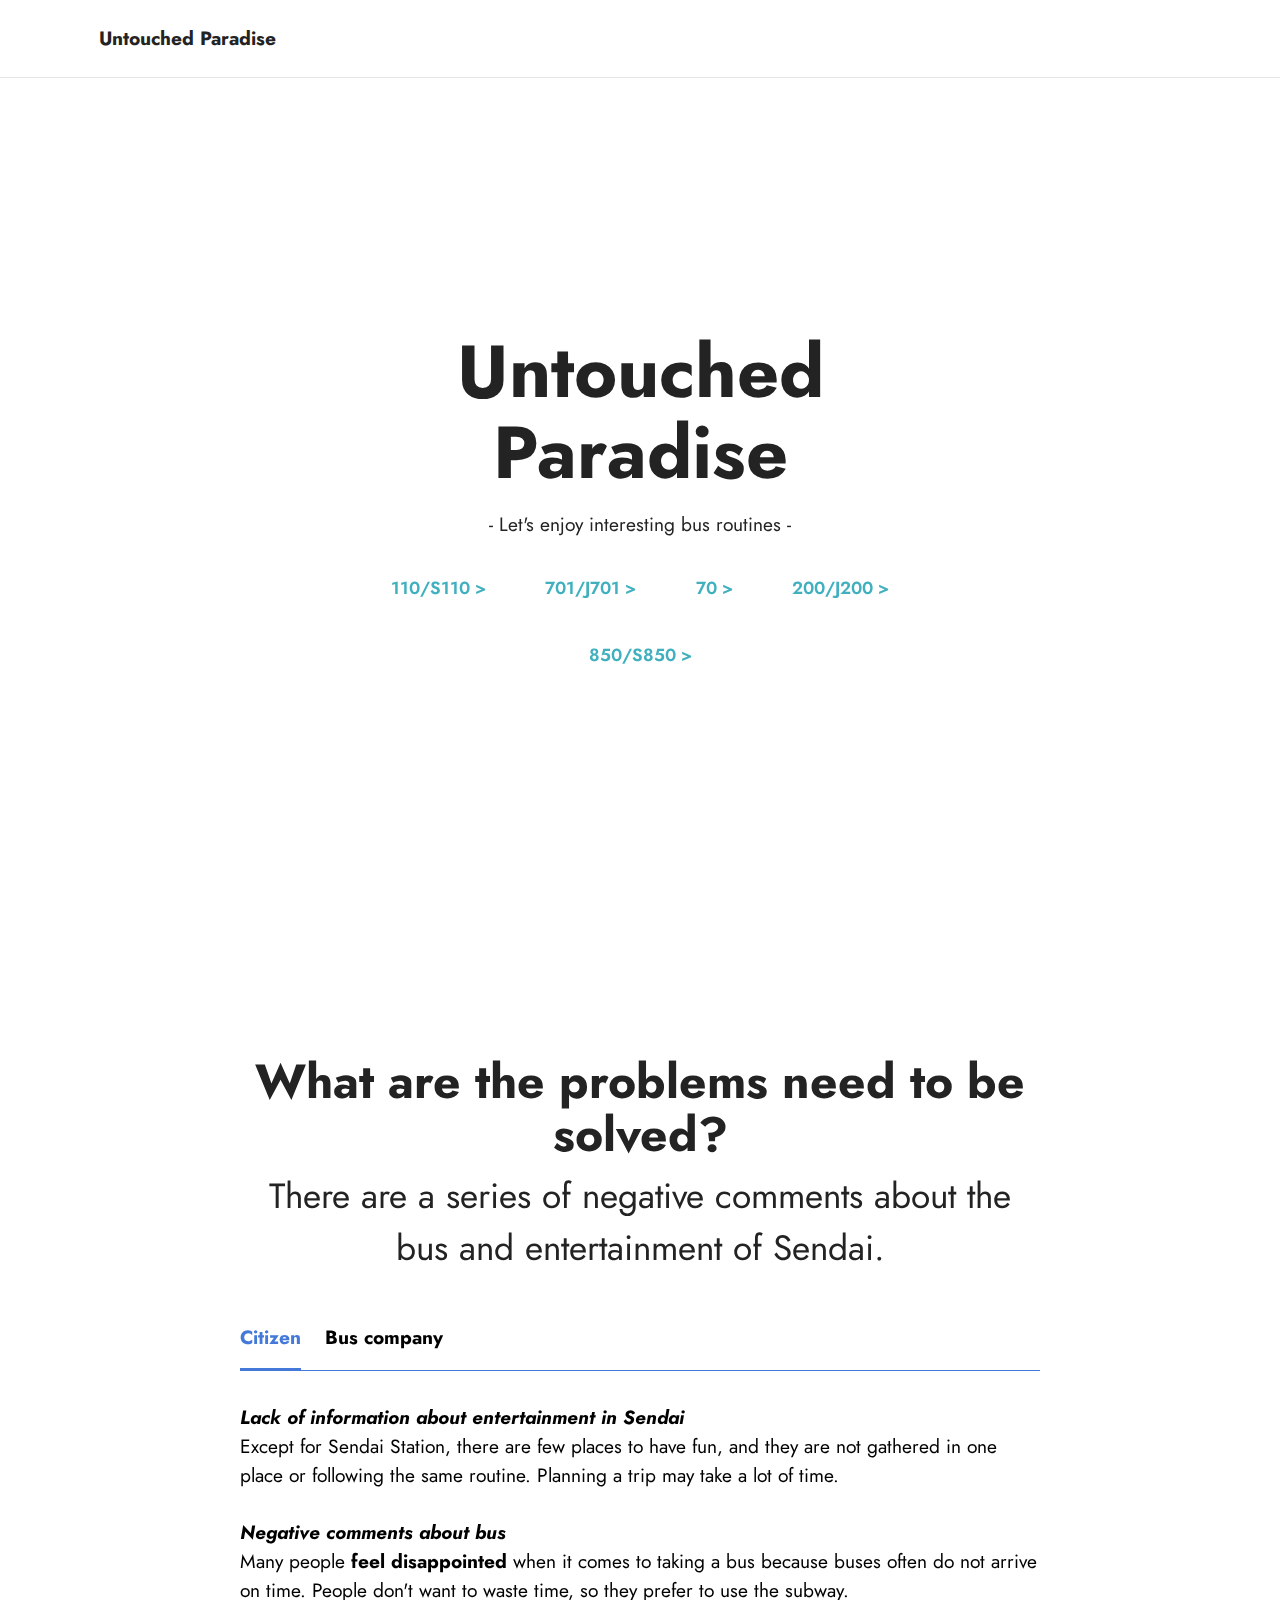
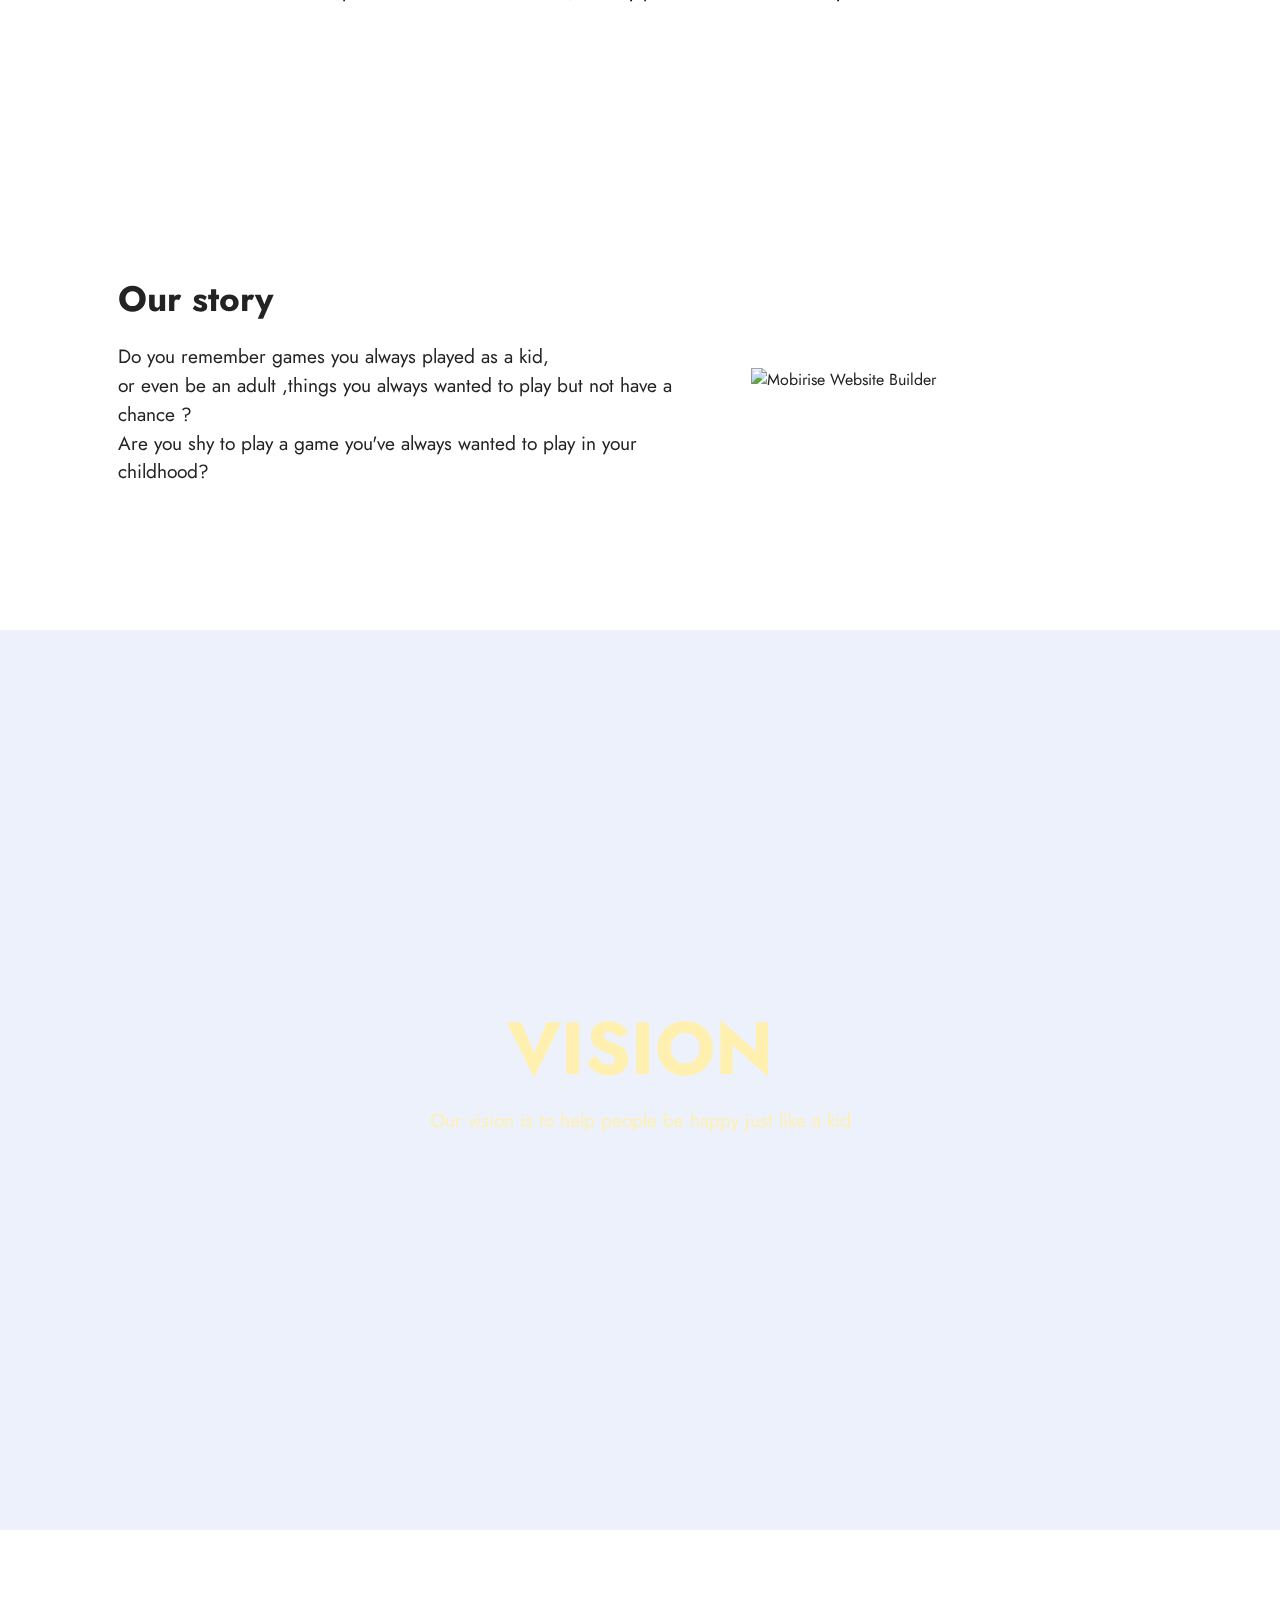
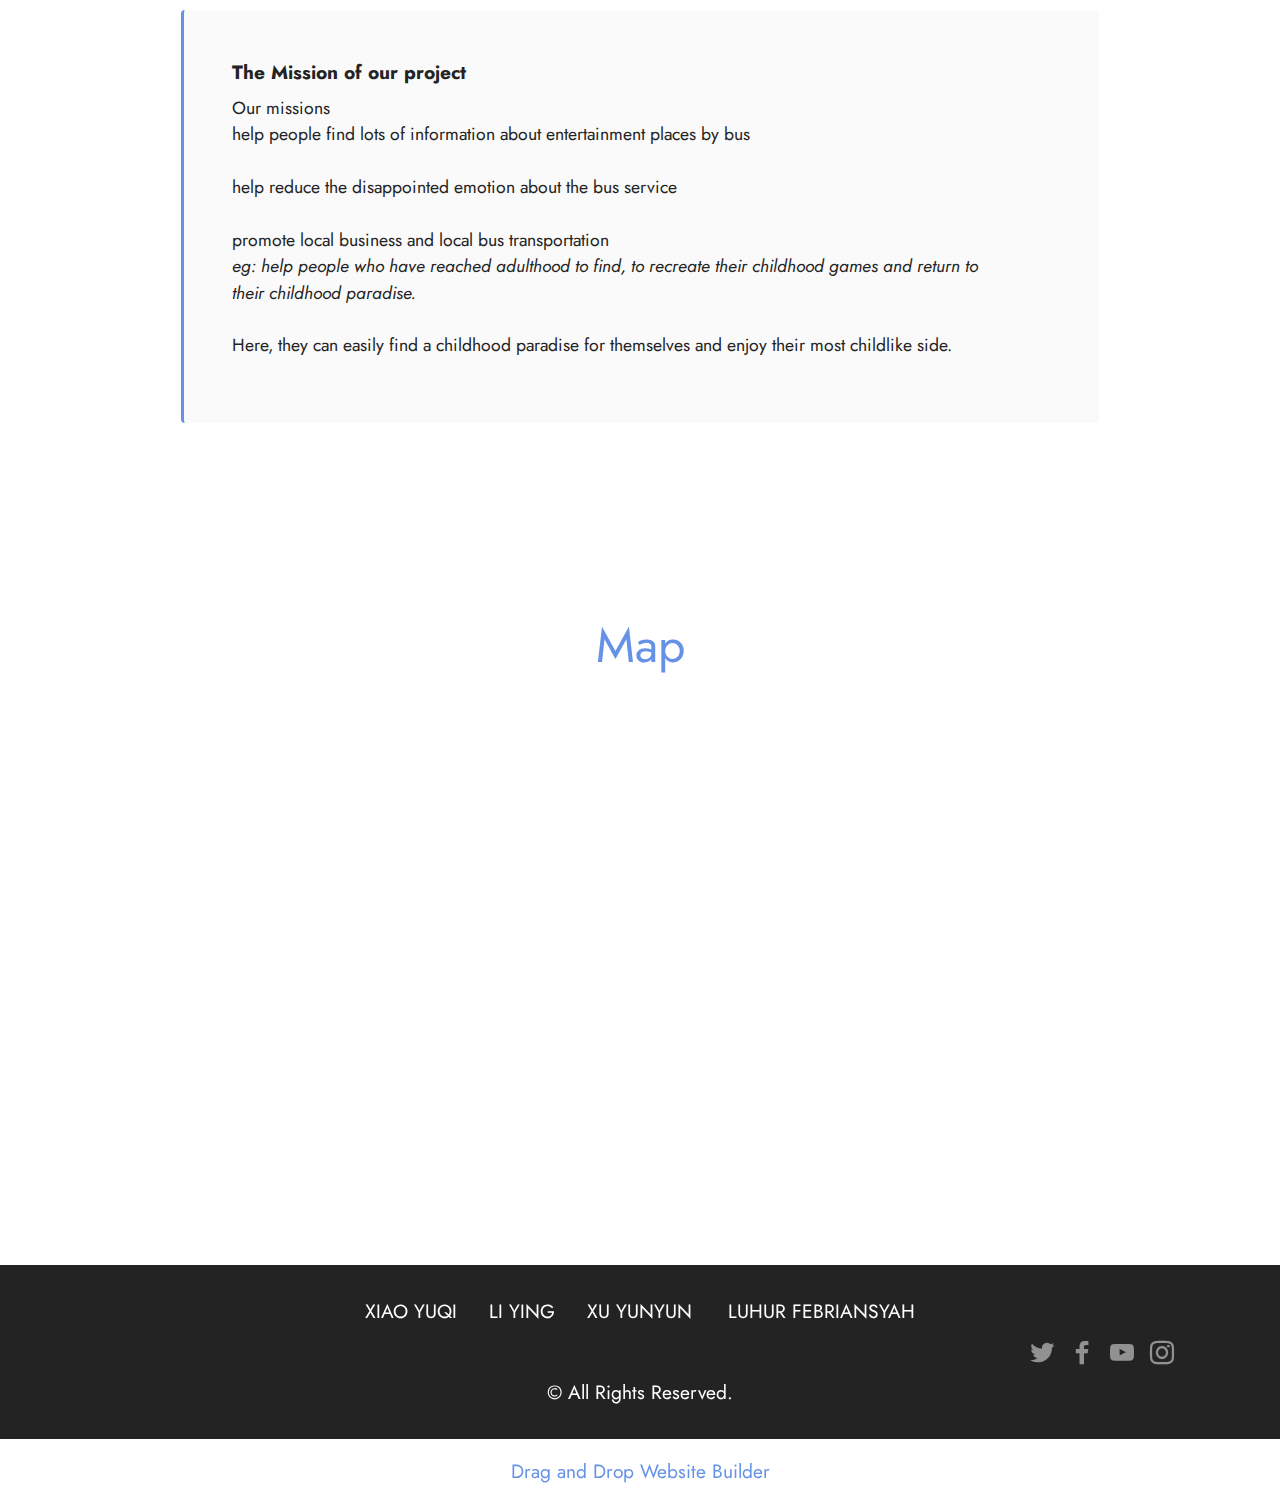
==== index.html @ 41c0c8b9 "Add files via upload" ====
<!DOCTYPE html>
<html  >
<head>
  <!-- Site made with Mobirise Website Builder v5.6.5, https://mobirise.com -->
  <meta charset="UTF-8">
  <meta http-equiv="X-UA-Compatible" content="IE=edge">
  <meta name="generator" content="Mobirise v5.6.5, mobirise.com">
  <meta name="twitter:card" content="summary_large_image"/>
  <meta name="twitter:image:src" content="">
  <meta property="og:image" content="">
  <meta name="twitter:title" content="Homepage">
  <meta name="viewport" content="width=device-width, initial-scale=1, minimum-scale=1">
  <link rel="shortcut icon" href="assets/images/mbr-181x181.png" type="image/x-icon">
  <meta name="description" content="Travelling">
  
  
  <title>Homepage</title>
  <link rel="stylesheet" href="assets/bootstrap/css/bootstrap.min.css">
  <link rel="stylesheet" href="assets/bootstrap/css/bootstrap-grid.min.css">
  <link rel="stylesheet" href="assets/bootstrap/css/bootstrap-reboot.min.css">
  <link rel="stylesheet" href="assets/parallax/jarallax.css">
  <link rel="stylesheet" href="assets/dropdown/css/style.css">
  <link rel="stylesheet" href="assets/socicon/css/styles.css">
  <link rel="stylesheet" href="assets/theme/css/style.css">
  <link rel="preload" href="https://fonts.googleapis.com/css?family=Jost:100,200,300,400,500,600,700,800,900,100i,200i,300i,400i,500i,600i,700i,800i,900i&display=swap" as="style" onload="this.onload=null;this.rel='stylesheet'">
  <noscript><link rel="stylesheet" href="https://fonts.googleapis.com/css?family=Jost:100,200,300,400,500,600,700,800,900,100i,200i,300i,400i,500i,600i,700i,800i,900i&display=swap"></noscript>
  <link rel="preload" as="style" href="assets/mobirise/css/mbr-additional.css"><link rel="stylesheet" href="assets/mobirise/css/mbr-additional.css" type="text/css">
  
  
  
  
</head>
<body>
  
  <section data-bs-version="5.1" class="menu cid-s48OLK6784" once="menu" id="menu1-h">
    
    <nav class="navbar navbar-dropdown navbar-fixed-top navbar-expand-lg">
        <div class="container">
            <div class="navbar-brand">
                <span class="navbar-logo">
                    
                        <a href="#top"><img src="assets/images/mbr-181x181.png" alt="" style="height: 3.8rem;"></a>
                    
                </span>
                <span class="navbar-caption-wrap"><a class="navbar-caption text-black text-primary display-7" href="#top">Untouched Paradise</a></span>
            </div>
            <button class="navbar-toggler" type="button" data-toggle="collapse" data-bs-toggle="collapse" data-target="#navbarSupportedContent" data-bs-target="#navbarSupportedContent" aria-controls="navbarNavAltMarkup" aria-expanded="false" aria-label="Toggle navigation">
                <div class="hamburger">
                    <span></span>
                    <span></span>
                    <span></span>
                    <span></span>
                </div>
            </button>
            <div class="collapse navbar-collapse" id="navbarSupportedContent">
                <ul class="navbar-nav nav-dropdown nav-right" data-app-modern-menu="true"><li class="nav-item"><a class="nav-link link text-black text-primary display-4" href="#top">TOP</a></li>
                    <li class="nav-item"><a class="nav-link link text-black text-primary display-4" href="index.html#image2-p">STORY</a></li><li class="nav-item"><a class="nav-link link text-black text-primary display-4" href="index.html#content7-w">MISSION</a></li><li class="nav-item"><a class="nav-link link text-black text-primary display-4" href="index.html#map1-k">MAP</a></li></ul>
                
                
            </div>
        </div>
    </nav>

</section>

<section data-bs-version="5.1" class="header1 cid-s48MCQYojq mbr-fullscreen mbr-parallax-background" id="header1-f">

    

    <div class="mbr-overlay" style="opacity: 0.8; background-color: rgb(255, 255, 255);"></div>

    <div class="align-center container">
        <div class="row justify-content-center">
            <div class="col-12 col-lg-7">
                <h1 class="mbr-section-title mbr-fonts-style mb-3 display-1"><strong>Untouched Paradise</strong></h1>
                
                <p class="mbr-text mbr-fonts-style display-7">- Let's enjoy interesting bus routines -</p>
                <div class="mbr-section-btn mt-3"><a class="btn btn-success-outline display-4" href="110.html" target="_blank">110/S110 &gt;</a> <a class="btn btn-success-outline display-4" href="701.html" target="_blank">701/J701 &gt;</a> <a class="btn btn-success-outline display-4" href="70.html" target="_blank">70 &gt;</a> <a class="btn btn-success-outline display-4" href="200.html" target="_blank">200/J200 &gt;</a> <a class="btn btn-success-outline display-4" href="850.html" target="_blank">850/S850 &gt;</a></div>
            </div>
        </div>
    </div>
</section>

<section data-bs-version="5.1" class="tabs content18 cid-u1pocDclar" id="tabs1-o">

    

    
    <div class="container-fluid">
        <div class="row justify-content-center">
            <div class="col-12 col-md-8">
                <h3 class="mbr-section-title mb-0 mbr-fonts-style display-2"><strong>What are the problems need to be solved?</strong></h3>
                <h4 class="mbr-section-subtitle mb-0 mt-2 mbr-fonts-style display-5">There are a series of negative comments about the bus and entertainment of Sendai.</h4>
            </div>
        </div>
        <div class="row justify-content-center mt-4">
            <div class="col-12 col-md-8">
                <ul class="nav nav-tabs mb-4" role="tablist">
                    <li class="nav-item first mbr-fonts-style"><a class="nav-link mbr-fonts-style show active display-7" role="tab" data-toggle="tab" data-bs-toggle="tab" href="#tabs1-o_tab0" aria-selected="true"><strong>Citizen</strong></a></li>
                    <li class="nav-item"><a class="nav-link mbr-fonts-style active display-7" role="tab" data-toggle="tab" data-bs-toggle="tab" href="#tabs1-o_tab1" aria-selected="true"><strong>Bus company</strong></a></li>
                    
                    
                    
                    
                </ul>
                <div class="tab-content">
                    <div id="tab1" class="tab-pane in active" role="tabpanel">
                        <div class="row">
                            <div class="col-md-12">
                                <p class="mbr-text mbr-fonts-style display-7"><em><strong>
                                    Lack of information about entertainment in Sendai</strong></em><br>Except for Sendai Station, there are few places to have fun, and they are not gathered in one place or following the same routine. Planning a trip may take a lot of time.&nbsp;<br><br><strong><em>Negative comments about bus</em></strong><br>Many people <strong>feel disappointed</strong> when it comes to taking a bus because buses often do not arrive on time. People don't want to waste time, so they prefer to use the subway.<strong><em><br></em></strong><br></p>
                            </div>
                        </div>
                    </div>
                    <div id="tab2" class="tab-pane" role="tabpanel">
                        <div class="row">
                            <div class="col-md-12">
                                <p class="mbr-text mbr-fonts-style display-7"><strong><em>
                                    The lack use of unpopular bus routine</em></strong></p>
                            </div>
                        </div>
                    </div>
                    
                    
                    
                    
                </div>
            </div>
        </div>
    </div>
</section>

<section data-bs-version="5.1" class="image2 cid-u1ppHp7V6N" id="image2-p">
    

    

    <div class="container">
        <div class="row align-items-center">
            <div class="col-12 col-lg-5">
                <div class="image-wrapper">
                    <img src="assets/images/mbr-1256x1324.png" alt="Mobirise Website Builder">
                    <p class="mbr-description mbr-fonts-style mt-2 align-center display-4"></p>
                </div>
            </div>
            <div class="col-12 col-lg">
                <div class="text-wrapper">
                    <h3 class="mbr-section-title mbr-fonts-style mb-3 display-5"><strong>Our story</strong></h3>
                    <p class="mbr-text mbr-fonts-style display-7">Do you remember games you always played as a kid,
<br>or even be an adult ,things you always wanted to play but not have a chance ?
<br>Are you shy to play a game you've always wanted to play in your childhood?&nbsp;<br></p>
                </div>
            </div>
        </div>
    </div>
</section>

<section data-bs-version="5.1" class="header6 cid-u1pqKvgTZX mbr-fullscreen mbr-parallax-background" id="header6-s">

    

    <div class="mbr-overlay" style="opacity: 0.1; background-color: rgb(68, 121, 217);"></div>

    <div class="align-center container">
        <div class="row justify-content-center">
            <div class="col-12 col-lg-12">
                <h1 class="mbr-section-title mbr-fonts-style mbr-white mb-3 display-1"><strong>VISION</strong></h1>
                
                <p class="mbr-text mbr-white mbr-fonts-style display-7">
                    Our vision is to help people be happy just like a kid
                </p>
                
            </div>
        </div>
    </div>
</section>

<section data-bs-version="5.1" class="content7 cid-u1psH8eSRV" id="content7-w">
    
    <div class="container">
        <div class="row justify-content-center">
            <div class="col-12 col-md-10">
                <blockquote>
                <h5 class="mbr-section-title mbr-fonts-style mb-2 display-7"><strong>The Mission of our project</strong></h5>
                <p class="mbr-text mbr-fonts-style display-4">Our missions
<br>help people find lots of information about entertainment places by bus<br><em>
</em><br>help reduce the disappointed emotion about the bus service<br>
<br>promote local business and local bus transportation<br><em>eg: help people who have reached adulthood to find, to recreate their childhood games and return to 
<br>their childhood paradise.</em><br>
<br>Here, they can easily find a childhood paradise for themselves and enjoy their most childlike side.&nbsp;<br></p></blockquote>
            </div>
        </div>
    </div>
</section>

<section data-bs-version="5.1" class="map1 cid-u17JXaSrNc" id="map1-k">
    
    
    <div class="container">
        <div class="mbr-section-head mb-4">
            <h3 class="mbr-section-title mbr-fonts-style align-center mb-0 display-2"><a href="#bottom" class="text-primary">Map</a></h3>
            
        </div>
        <div class="google-map"><iframe frameborder="0" style="border:0" src="https://www.google.com/maps/embed?pb=!1m18!1m12!1m3!1d3132.834869475812!2d140.87756658886488!3d38.2601357115262!2m3!1f0!2f0!3f0!3m2!1i1024!2i768!4f13.1!3m3!1m2!1s0x5f8a28180c510b87%3A0xb2a30b91be1ffdbc!2sSendai%20Station!5e0!3m2!1sen!2sjp!4v1705383556365!5m2!1sen!2sjp" allowfullscreen=""></iframe></div>
    </div>
</section>

<section data-bs-version="5.1" class="footer3 cid-s48P1Icc8J" once="footers" id="footer3-i">

    

    

    <div class="container">
        <div class="media-container-row align-center mbr-white">
            <div class="row row-links">
                <ul class="foot-menu">
                    
                    
                    
                    
                    
                <li class="foot-menu-item mbr-fonts-style display-7">XIAO YUQI
</li><li class="foot-menu-item mbr-fonts-style display-7">LI YING
</li><li class="foot-menu-item mbr-fonts-style display-7">XU YUNYUN&nbsp; &nbsp; &nbsp; LUHUR FEBRIANSYAH</li></ul>
            </div>
            <div class="row social-row">
                <div class="social-list align-right pb-2">
                    
                    
                    
                    
                    
                    
                <div class="soc-item">
                        <a href="https://twitter.com/mobirise" target="_blank">
                            <span class="socicon-twitter socicon mbr-iconfont mbr-iconfont-social"></span>
                        </a>
                    </div><div class="soc-item">
                        <a href="https://www.facebook.com/" target="_blank">
                            <span class="mbr-iconfont mbr-iconfont-social socicon-facebook socicon"></span>
                        </a>
                    </div><div class="soc-item">
                        <a href="https://www.youtube.com/" target="_blank">
                            <span class="mbr-iconfont mbr-iconfont-social socicon-youtube socicon"></span>
                        </a>
                    </div><div class="soc-item">
                        <a href="https://instagram.com" target="_blank">
                            <span class="mbr-iconfont mbr-iconfont-social socicon-instagram socicon"></span>
                        </a>
                    </div></div>
            </div>
            <div class="row row-copirayt">
                <p class="mbr-text mb-0 mbr-fonts-style mbr-white align-center display-7">
                    © All Rights Reserved.
                </p>
            </div>
        </div>
    </div>
</section><section class="display-7" style="padding: 0;align-items: center;justify-content: center;flex-wrap: wrap;    align-content: center;display: flex;position: relative;height: 4rem;"><a href="https://mobiri.se/2758555" style="flex: 1 1;height: 4rem;position: absolute;width: 100%;z-index: 1;"><img alt="" style="height: 4rem;" src="[data-uri]"></a><p style="margin: 0;text-align: center;" class="display-7">&#8204;</p><a style="z-index:1" href="https://mobirise.com/drag-drop-website-builder.html">Drag and Drop Website Builder</a></section><script src="assets/bootstrap/js/bootstrap.bundle.min.js"></script>  <script src="assets/parallax/jarallax.js"></script>  <script src="assets/smoothscroll/smooth-scroll.js"></script>  <script src="assets/ytplayer/index.js"></script>  <script src="assets/mbr-tabs/mbr-tabs.js"></script>  <script src="assets/dropdown/js/navbar-dropdown.js"></script>  <script src="assets/theme/js/script.js"></script>  
  
  
</body>
</html>
---- assets/parallax/jarallax.css ----
.jarallax {
    position: relative;
    z-index: 0;
}
.jarallax > .jarallax-img {
    position: absolute;
    object-fit: cover;
    /* support for plugin https://github.com/bfred-it/object-fit-images */
    font-family: 'object-fit: cover;';
    top: 0;
    left: 0;
    width: 100%;
    height: 100%;
    z-index: -1;
}
---- assets/dropdown/css/style.css ----
.navbar-dropdown {
  left: 0;
  padding: 0;
  position: absolute;
  right: 0;
  top: 0;
  transition: all 0.45s ease;
  z-index: 1030;
  background: #282828; }
  .navbar-dropdown .navbar-logo {
    margin-right: 0.8rem;
    transition: margin 0.3s ease-in-out;
    vertical-align: middle; }
    .navbar-dropdown .navbar-logo img {
      height: 3.125rem;
      transition: all 0.3s ease-in-out; }
    .navbar-dropdown .navbar-logo.mbr-iconfont {
      font-size: 3.125rem;
      line-height: 3.125rem; }
  .navbar-dropdown .navbar-caption {
    font-weight: 700;
    white-space: normal;
    vertical-align: -4px;
    line-height: 3.125rem !important; }
    .navbar-dropdown .navbar-caption, .navbar-dropdown .navbar-caption:hover {
      color: inherit;
      text-decoration: none; }
  .navbar-dropdown .mbr-iconfont + .navbar-caption {
    vertical-align: -1px; }
  .navbar-dropdown.navbar-fixed-top {
    position: fixed; }
  .navbar-dropdown .navbar-brand span {
    vertical-align: -4px; }
  .navbar-dropdown.bg-color.transparent {
    background: none; }
  .navbar-dropdown.navbar-short .navbar-brand {
    padding: 0.625rem 0; }
    .navbar-dropdown.navbar-short .navbar-brand span {
      vertical-align: -1px; }
  .navbar-dropdown.navbar-short .navbar-caption {
    line-height: 2.375rem !important;
    vertical-align: -2px; }
  .navbar-dropdown.navbar-short .navbar-logo {
    margin-right: 0.5rem; }
    .navbar-dropdown.navbar-short .navbar-logo img {
      height: 2.375rem; }
    .navbar-dropdown.navbar-short .navbar-logo.mbr-iconfont {
      font-size: 2.375rem;
      line-height: 2.375rem; }
  .navbar-dropdown.navbar-short .mbr-table-cell {
    height: 3.625rem; }
  .navbar-dropdown .navbar-close {
    left: 0.6875rem;
    position: fixed;
    top: 0.75rem;
    z-index: 1000; }
  .navbar-dropdown .hamburger-icon {
    content: "";
    display: inline-block;
    vertical-align: middle;
    width: 16px;
    -webkit-box-shadow: 0 -6px 0 1px #282828,0 0 0 1px #282828,0 6px 0 1px #282828;
    -moz-box-shadow: 0 -6px 0 1px #282828,0 0 0 1px #282828,0 6px 0 1px #282828;
    box-shadow: 0 -6px 0 1px #282828,0 0 0 1px #282828,0 6px 0 1px #282828; }

.dropdown-menu .dropdown-toggle[data-toggle="dropdown-submenu"]::after {
  border-bottom: 0.35em solid transparent;
  border-left: 0.35em solid;
  border-right: 0;
  border-top: 0.35em solid transparent;
  margin-left: 0.3rem; }

.dropdown-menu .dropdown-item:focus {
  outline: 0; }

.nav-dropdown {
  font-size: 0.75rem;
  font-weight: 500;
  height: auto !important; }
  .nav-dropdown .nav-btn {
    padding-left: 1rem; }
  .nav-dropdown .link {
    margin: .667em 1.667em;
    font-weight: 500;
    padding: 0;
    transition: color .2s ease-in-out; }
    .nav-dropdown .link.dropdown-toggle {
      margin-right: 2.583em; }
      .nav-dropdown .link.dropdown-toggle::after {
        margin-left: .25rem;
        border-top: 0.35em solid;
        border-right: 0.35em solid transparent;
        border-left: 0.35em solid transparent;
        border-bottom: 0; }
      .nav-dropdown .link.dropdown-toggle[aria-expanded="true"] {
        margin: 0;
        padding: 0.667em 3.263em  0.667em 1.667em; }
  .nav-dropdown .link::after,
  .nav-dropdown .dropdown-item::after {
    color: inherit; }
  .nav-dropdown .btn {
    font-size: 0.75rem;
    font-weight: 700;
    letter-spacing: 0;
    margin-bottom: 0;
    padding-left: 1.25rem;
    padding-right: 1.25rem; }
  .nav-dropdown .dropdown-menu {
    border-radius: 0;
    border: 0;
    left: 0;
    margin: 0;
    padding-bottom: 1.25rem;
    padding-top: 1.25rem;
    position: relative; }
  .nav-dropdown .dropdown-submenu {
    margin-left: 0.125rem;
    top: 0; }
  .nav-dropdown .dropdown-item {
    font-weight: 500;
    line-height: 2;
    padding: 0.3846em 4.615em 0.3846em 1.5385em;
    position: relative;
    transition: color .2s ease-in-out, background-color .2s ease-in-out; }
    .nav-dropdown .dropdown-item::after {
      margin-top: -0.3077em;
      position: absolute;
      right: 1.1538em;
      top: 50%; }
    .nav-dropdown .dropdown-item:focus, .nav-dropdown .dropdown-item:hover {
      background: none; }

@media (max-width: 767px) {
  .nav-dropdown.navbar-toggleable-sm {
    bottom: 0;
    display: none;
    left: 0;
    overflow-x: hidden;
    position: fixed;
    top: 0;
    transform: translateX(-100%);
    -ms-transform: translateX(-100%);
    -webkit-transform: translateX(-100%);
    width: 18.75rem;
    z-index: 999; } }
.nav-dropdown.navbar-toggleable-xl {
  bottom: 0;
  display: none;
  left: 0;
  overflow-x: hidden;
  position: fixed;
  top: 0;
  transform: translateX(-100%);
  -ms-transform: translateX(-100%);
  -webkit-transform: translateX(-100%);
  width: 18.75rem;
  z-index: 999; }

.nav-dropdown-sm {
  display: block !important;
  overflow-x: hidden;
  overflow: auto;
  padding-top: 3.875rem; }
  .nav-dropdown-sm::after {
    content: "";
    display: block;
    height: 3rem;
    width: 100%; }
  .nav-dropdown-sm.collapse.in ~ .navbar-close {
    display: block !important; }
  .nav-dropdown-sm.collapsing, .nav-dropdown-sm.collapse.in {
    transform: translateX(0);
    -ms-transform: translateX(0);
    -webkit-transform: translateX(0);
    transition: all 0.25s ease-out;
    -webkit-transition: all 0.25s ease-out;
    background: #282828; }
  .nav-dropdown-sm.collapsing[aria-expanded="false"] {
    transform: translateX(-100%);
    -ms-transform: translateX(-100%);
    -webkit-transform: translateX(-100%); }
  .nav-dropdown-sm .nav-item {
    display: block;
    margin-left: 0 !important;
    padding-left: 0; }
  .nav-dropdown-sm .link,
  .nav-dropdown-sm .dropdown-item {
    border-top: 1px dotted rgba(255, 255, 255, 0.1);
    font-size: 0.8125rem;
    line-height: 1.6;
    margin: 0 !important;
    padding: 0.875rem 2.4rem 0.875rem 1.5625rem !important;
    position: relative;
    white-space: normal; }
    .nav-dropdown-sm .link:focus, .nav-dropdown-sm .link:hover,
    .nav-dropdown-sm .dropdown-item:focus,
    .nav-dropdown-sm .dropdown-item:hover {
      background: rgba(0, 0, 0, 0.2) !important;
      color: #c0a375; }
  .nav-dropdown-sm .nav-btn {
    position: relative;
    padding: 1.5625rem 1.5625rem 0 1.5625rem; }
    .nav-dropdown-sm .nav-btn::before {
      border-top: 1px dotted rgba(255, 255, 255, 0.1);
      content: "";
      left: 0;
      position: absolute;
      top: 0;
      width: 100%; }
    .nav-dropdown-sm .nav-btn + .nav-btn {
      padding-top: 0.625rem; }
      .nav-dropdown-sm .nav-btn + .nav-btn::before {
        display: none; }
  .nav-dropdown-sm .btn {
    padding: 0.625rem 0; }
  .nav-dropdown-sm .dropdown-toggle[data-toggle="dropdown-submenu"]::after {
    margin-left: .25rem;
    border-top: 0.35em solid;
    border-right: 0.35em solid transparent;
    border-left: 0.35em solid transparent;
    border-bottom: 0; }
  .nav-dropdown-sm .dropdown-toggle[data-toggle="dropdown-submenu"][aria-expanded="true"]::after {
    border-top: 0;
    border-right: 0.35em solid transparent;
    border-left: 0.35em solid transparent;
    border-bottom: 0.35em solid; }
  .nav-dropdown-sm .dropdown-menu {
    margin: 0;
    padding: 0;
    position: relative;
    top: 0;
    left: 0;
    width: 100%;
    border: 0;
    float: none;
    border-radius: 0;
    background: none; }
  .nav-dropdown-sm .dropdown-submenu {
    left: 100%;
    margin-left: 0.125rem;
    margin-top: -1.25rem;
    top: 0; }

.navbar-toggleable-sm .nav-dropdown .dropdown-menu {
  position: absolute; }

.navbar-toggleable-sm .nav-dropdown .dropdown-submenu {
  left: 100%;
  margin-left: 0.125rem;
  margin-top: -1.25rem;
  top: 0; }

.navbar-toggleable-sm.opened .nav-dropdown .dropdown-menu {
  position: relative; }

.navbar-toggleable-sm.opened .nav-dropdown .dropdown-submenu {
  left: 0;
  margin-left: 00rem;
  margin-top: 0rem;
  top: 0; }

.is-builder .nav-dropdown.collapsing {
  transition: none !important; }
---- assets/socicon/css/styles.css ----
@charset "UTF-8";

@font-face {
  font-family: 'Socicon';
  src:  url('../fonts/socicon.eot');
  src:  url('../fonts/socicon.eot?#iefix') format('embedded-opentype'),
    url('../fonts/socicon.woff2') format('woff2'),
    url('../fonts/socicon.ttf') format('truetype'),
    url('../fonts/socicon.woff') format('woff'),
    url('../fonts/socicon.svg#socicon') format('svg');
  font-weight: normal;
  font-style: normal;
  font-display: swap;
}

[data-icon]:before {
  font-family: "socicon" !important;
  content: attr(data-icon);
  font-style: normal !important;
  font-weight: normal !important;
  font-variant: normal !important;
  text-transform: none !important;
  speak: none;
  line-height: 1;
  -webkit-font-smoothing: antialiased;
  -moz-osx-font-smoothing: grayscale;
}

[class^="socicon-"], [class*=" socicon-"] {
  /* use !important to prevent issues with browser extensions that change fonts */
  font-family: 'Socicon' !important;
  speak: none;
  font-style: normal;
  font-weight: normal;
  font-variant: normal;
  text-transform: none;
  line-height: 1;

  /* Better Font Rendering =========== */
  -webkit-font-smoothing: antialiased;
  -moz-osx-font-smoothing: grayscale;
}

.socicon-eitaa:before {
  content: "\e97c";
}
.socicon-soroush:before {
  content: "\e97d";
}
.socicon-bale:before {
  content: "\e97e";
}
.socicon-zazzle:before {
  content: "\e97b";
}
.socicon-society6:before {
  content: "\e97a";
}
.socicon-redbubble:before {
  content: "\e979";
}
.socicon-avvo:before {
  content: "\e978";
}
.socicon-stitcher:before {
  content: "\e977";
}
.socicon-googlehangouts:before {
  content: "\e974";
}
.socicon-dlive:before {
  content: "\e975";
}
.socicon-vsco:before {
  content: "\e976";
}
.socicon-flipboard:before {
  content: "\e973";
}
.socicon-ubuntu:before {
  content: "\e958";
}
.socicon-artstation:before {
  content: "\e959";
}
.socicon-invision:before {
  content: "\e95a";
}
.socicon-torial:before {
  content: "\e95b";
}
.socicon-collectorz:before {
  content: "\e95c";
}
.socicon-seenthis:before {
  content: "\e95d";
}
.socicon-googleplaymusic:before {
  content: "\e95e";
}
.socicon-debian:before {
  content: "\e95f";
}
.socicon-filmfreeway:before {
  content: "\e960";
}
.socicon-gnome:before {
  content: "\e961";
}
.socicon-itchio:before {
  content: "\e962";
}
.socicon-jamendo:before {
  content: "\e963";
}
.socicon-mix:before {
  content: "\e964";
}
.socicon-sharepoint:before {
  content: "\e965";
}
.socicon-tinder:before {
  content: "\e966";
}
.socicon-windguru:before {
  content: "\e967";
}
.socicon-cdbaby:before {
  content: "\e968";
}
.socicon-elementaryos:before {
  content: "\e969";
}
.socicon-stage32:before {
  content: "\e96a";
}
.socicon-tiktok:before {
  content: "\e96b";
}
.socicon-gitter:before {
  content: "\e96c";
}
.socicon-letterboxd:before {
  content: "\e96d";
}
.socicon-threema:before {
  content: "\e96e";
}
.socicon-splice:before {
  content: "\e96f";
}
.socicon-metapop:before {
  content: "\e970";
}
.socicon-naver:before {
  content: "\e971";
}
.socicon-remote:before {
  content: "\e972";
}
.socicon-internet:before {
  content: "\e957";
}
.socicon-moddb:before {
  content: "\e94b";
}
.socicon-indiedb:before {
  content: "\e94c";
}
.socicon-traxsource:before {
  content: "\e94d";
}
.socicon-gamefor:before {
  content: "\e94e";
}
.socicon-pixiv:before {
  content: "\e94f";
}
.socicon-myanimelist:before {
  content: "\e950";
}
.socicon-blackberry:before {
  content: "\e951";
}
.socicon-wickr:before {
  content: "\e952";
}
.socicon-spip:before {
  content: "\e953";
}
.socicon-napster:before {
  content: "\e954";
}
.socicon-beatport:before {
  content: "\e955";
}
.socicon-hackerone:before {
  content: "\e956";
}
.socicon-hackernews:before {
  content: "\e946";
}
.socicon-smashwords:before {
  content: "\e947";
}
.socicon-kobo:before {
  content: "\e948";
}
.socicon-bookbub:before {
  content: "\e949";
}
.socicon-mailru:before {
  content: "\e94a";
}
.socicon-gitlab:before {
  content: "\e945";
}
.socicon-instructables:before {
  content: "\e944";
}
.socicon-portfolio:before {
  content: "\e943";
}
.socicon-codered:before {
  content: "\e940";
}
.socicon-origin:before {
  content: "\e941";
}
.socicon-nextdoor:before {
  content: "\e942";
}
.socicon-udemy:before {
  content: "\e93f";
}
.socicon-livemaster:before {
  content: "\e93e";
}
.socicon-crunchbase:before {
  content: "\e93b";
}
.socicon-homefy:before {
  content: "\e93c";
}
.socicon-calendly:before {
  content: "\e93d";
}
.socicon-realtor:before {
  content: "\e90f";
}
.socicon-tidal:before {
  content: "\e910";
}
.socicon-qobuz:before {
  content: "\e911";
}
.socicon-natgeo:before {
  content: "\e912";
}
.socicon-mastodon:before {
  content: "\e913";
}
.socicon-unsplash:before {
  content: "\e914";
}
.socicon-homeadvisor:before {
  content: "\e915";
}
.socicon-angieslist:before {
  content: "\e916";
}
.socicon-codepen:before {
  content: "\e917";
}
.socicon-slack:before {
  content: "\e918";
}
.socicon-openaigym:before {
  content: "\e919";
}
.socicon-logmein:before {
  content: "\e91a";
}
.socicon-fiverr:before {
  content: "\e91b";
}
.socicon-gotomeeting:before {
  content: "\e91c";
}
.socicon-aliexpress:before {
  content: "\e91d";
}
.socicon-guru:before {
  content: "\e91e";
}
.socicon-appstore:before {
  content: "\e91f";
}
.socicon-homes:before {
  content: "\e920";
}
.socicon-zoom:before {
  content: "\e921";
}
.socicon-alibaba:before {
  content: "\e922";
}
.socicon-craigslist:before {
  content: "\e923";
}
.socicon-wix:before {
  content: "\e924";
}
.socicon-redfin:before {
  content: "\e925";
}
.socicon-googlecalendar:before {
  content: "\e926";
}
.socicon-shopify:before {
  content: "\e927";
}
.socicon-freelancer:before {
  content: "\e928";
}
.socicon-seedrs:before {
  content: "\e929";
}
.socicon-bing:before {
  content: "\e92a";
}
.socicon-doodle:before {
  content: "\e92b";
}
.socicon-bonanza:before {
  content: "\e92c";
}
.socicon-squarespace:before {
  content: "\e92d";
}
.socicon-toptal:before {
  content: "\e92e";
}
.socicon-gust:before {
  content: "\e92f";
}
.socicon-ask:before {
  content: "\e930";
}
.socicon-trulia:before {
  content: "\e931";
}
.socicon-loomly:before {
  content: "\e932";
}
.socicon-ghost:before {
  content: "\e933";
}
.socicon-upwork:before {
  content: "\e934";
}
.socicon-fundable:before {
  content: "\e935";
}
.socicon-booking:before {
  content: "\e936";
}
.socicon-googlemaps:before {
  content: "\e937";
}
.socicon-zillow:before {
  content: "\e938";
}
.socicon-niconico:before {
  content: "\e939";
}
.socicon-toneden:before {
  content: "\e93a";
}
.socicon-augment:before {
  content: "\e908";
}
.socicon-bitbucket:before {
  content: "\e909";
}
.socicon-fyuse:before {
  content: "\e90a";
}
.socicon-yt-gaming:before {
  content: "\e90b";
}
.socicon-sketchfab:before {
  content: "\e90c";
}
.socicon-mobcrush:before {
  content: "\e90d";
}
.socicon-microsoft:before {
  content: "\e90e";
}
.socicon-pandora:before {
  content: "\e907";
}
.socicon-messenger:before {
  content: "\e906";
}
.socicon-gamewisp:before {
  content: "\e905";
}
.socicon-bloglovin:before {
  content: "\e904";
}
.socicon-tunein:before {
  content: "\e903";
}
.socicon-gamejolt:before {
  content: "\e901";
}
.socicon-trello:before {
  content: "\e902";
}
.socicon-spreadshirt:before {
  content: "\e900";
}
.socicon-500px:before {
  content: "\e000";
}
.socicon-8tracks:before {
  content: "\e001";
}
.socicon-airbnb:before {
  content: "\e002";
}
.socicon-alliance:before {
  content: "\e003";
}
.socicon-amazon:before {
  content: "\e004";
}
.socicon-amplement:before {
  content: "\e005";
}
.socicon-android:before {
  content: "\e006";
}
.socicon-angellist:before {
  content: "\e007";
}
.socicon-apple:before {
  content: "\e008";
}
.socicon-appnet:before {
  content: "\e009";
}
.socicon-baidu:before {
  content: "\e00a";
}
.socicon-bandcamp:before {
  content: "\e00b";
}
.socicon-battlenet:before {
  content: "\e00c";
}
.socicon-mixer:before {
  content: "\e00d";
}
.socicon-bebee:before {
  content: "\e00e";
}
.socicon-bebo:before {
  content: "\e00f";
}
.socicon-behance:before {
  content: "\e010";
}
.socicon-blizzard:before {
  content: "\e011";
}
.socicon-blogger:before {
  content: "\e012";
}
.socicon-buffer:before {
  content: "\e013";
}
.socicon-chrome:before {
  content: "\e014";
}
.socicon-coderwall:before {
  content: "\e015";
}
.socicon-curse:before {
  content: "\e016";
}
.socicon-dailymotion:before {
  content: "\e017";
}
.socicon-deezer:before {
  content: "\e018";
}
.socicon-delicious:before {
  content: "\e019";
}
.socicon-deviantart:before {
  content: "\e01a";
}
.socicon-diablo:before {
  content: "\e01b";
}
.socicon-digg:before {
  content: "\e01c";
}
.socicon-discord:before {
  content: "\e01d";
}
.socicon-disqus:before {
  content: "\e01e";
}
.socicon-douban:before {
  content: "\e01f";
}
.socicon-draugiem:before {
  content: "\e020";
}
.socicon-dribbble:before {
  content: "\e021";
}
.socicon-drupal:before {
  content: "\e022";
}
.socicon-ebay:before {
  content: "\e023";
}
.socicon-ello:before {
  content: "\e024";
}
.socicon-endomodo:before {
  content: "\e025";
}
.socicon-envato:before {
  content: "\e026";
}
.socicon-etsy:before {
  content: "\e027";
}
.socicon-facebook:before {
  content: "\e028";
}
.socicon-feedburner:before {
  content: "\e029";
}
.socicon-filmweb:before {
  content: "\e02a";
}
.socicon-firefox:before {
  content: "\e02b";
}
.socicon-flattr:before {
  content: "\e02c";
}
.socicon-flickr:before {
  content: "\e02d";
}
.socicon-formulr:before {
  content: "\e02e";
}
.socicon-forrst:before {
  content: "\e02f";
}
.socicon-foursquare:before {
  content: "\e030";
}
.socicon-friendfeed:before {
  content: "\e031";
}
.socicon-github:before {
  content: "\e032";
}
.socicon-goodreads:before {
  content: "\e033";
}
.socicon-google:before {
  content: "\e034";
}
.socicon-googlescholar:before {
  content: "\e035";
}
.socicon-googlegroups:before {
  content: "\e036";
}
.socicon-googlephotos:before {
  content: "\e037";
}
.socicon-googleplus:before {
  content: "\e038";
}
.socicon-grooveshark:before {
  content: "\e039";
}
.socicon-hackerrank:before {
  content: "\e03a";
}
.socicon-hearthstone:before {
  content: "\e03b";
}
.socicon-hellocoton:before {
  content: "\e03c";
}
.socicon-heroes:before {
  content: "\e03d";
}
.socicon-smashcast:before {
  content: "\e03e";
}
.socicon-horde:before {
  content: "\e03f";
}
.socicon-houzz:before {
  content: "\e040";
}
.socicon-icq:before {
  content: "\e041";
}
.socicon-identica:before {
  content: "\e042";
}
.socicon-imdb:before {
  content: "\e043";
}
.socicon-instagram:before {
  content: "\e044";
}
.socicon-issuu:before {
  content: "\e045";
}
.socicon-istock:before {
  content: "\e046";
}
.socicon-itunes:before {
  content: "\e047";
}
.socicon-keybase:before {
  content: "\e048";
}
.socicon-lanyrd:before {
  content: "\e049";
}
.socicon-lastfm:before {
  content: "\e04a";
}
.socicon-line:before {
  content: "\e04b";
}
.socicon-linkedin:before {
  content: "\e04c";
}
.socicon-livejournal:before {
  content: "\e04d";
}
.socicon-lyft:before {
  content: "\e04e";
}
.socicon-macos:before {
  content: "\e04f";
}
.socicon-mail:before {
  content: "\e050";
}
.socicon-medium:before {
  content: "\e051";
}
.socicon-meetup:before {
  content: "\e052";
}
.socicon-mixcloud:before {
  content: "\e053";
}
.socicon-modelmayhem:before {
  content: "\e054";
}
.socicon-mumble:before {
  content: "\e055";
}
.socicon-myspace:before {
  content: "\e056";
}
.socicon-newsvine:before {
  content: "\e057";
}
.socicon-nintendo:before {
  content: "\e058";
}
.socicon-npm:before {
  content: "\e059";
}
.socicon-odnoklassniki:before {
  content: "\e05a";
}
.socicon-openid:before {
  content: "\e05b";
}
.socicon-opera:before {
  content: "\e05c";
}
.socicon-outlook:before {
  content: "\e05d";
}
.socicon-overwatch:before {
  content: "\e05e";
}
.socicon-patreon:before {
  content: "\e05f";
}
.socicon-paypal:before {
  content: "\e060";
}
.socicon-periscope:before {
  content: "\e061";
}
.socicon-persona:before {
  content: "\e062";
}
.socicon-pinterest:before {
  content: "\e063";
}
.socicon-play:before {
  content: "\e064";
}
.socicon-player:before {
  content: "\e065";
}
.socicon-playstation:before {
  content: "\e066";
}
.socicon-pocket:before {
  content: "\e067";
}
.socicon-qq:before {
  content: "\e068";
}
.socicon-quora:before {
  content: "\e069";
}
.socicon-raidcall:before {
  content: "\e06a";
}
.socicon-ravelry:before {
  content: "\e06b";
}
.socicon-reddit:before {
  content: "\e06c";
}
.socicon-renren:before {
  content: "\e06d";
}
.socicon-researchgate:before {
  content: "\e06e";
}
.socicon-residentadvisor:before {
  content: "\e06f";
}
.socicon-reverbnation:before {
  content: "\e070";
}
.socicon-rss:before {
  content: "\e071";
}
.socicon-sharethis:before {
  content: "\e072";
}
.socicon-skype:before {
  content: "\e073";
}
.socicon-slideshare:before {
  content: "\e074";
}
.socicon-smugmug:before {
  content: "\e075";
}
.socicon-snapchat:before {
  content: "\e076";
}
.socicon-songkick:before {
  content: "\e077";
}
.socicon-soundcloud:before {
  content: "\e078";
}
.socicon-spotify:before {
  content: "\e079";
}
.socicon-stackexchange:before {
  content: "\e07a";
}
.socicon-stackoverflow:before {
  content: "\e07b";
}
.socicon-starcraft:before {
  content: "\e07c";
}
.socicon-stayfriends:before {
  content: "\e07d";
}
.socicon-steam:before {
  content: "\e07e";
}
.socicon-storehouse:before {
  content: "\e07f";
}
.socicon-strava:before {
  content: "\e080";
}
.socicon-streamjar:before {
  content: "\e081";
}
.socicon-stumbleupon:before {
  content: "\e082";
}
.socicon-swarm:before {
  content: "\e083";
}
.socicon-teamspeak:before {
  content: "\e084";
}
.socicon-teamviewer:before {
  content: "\e085";
}
.socicon-technorati:before {
  content: "\e086";
}
.socicon-telegram:before {
  content: "\e087";
}
.socicon-tripadvisor:before {
  content: "\e088";
}
.socicon-tripit:before {
  content: "\e089";
}
.socicon-triplej:before {
  content: "\e08a";
}
.socicon-tumblr:before {
  content: "\e08b";
}
.socicon-twitch:before {
  content: "\e08c";
}
.socicon-twitter:before {
  content: "\e08d";
}
.socicon-uber:before {
  content: "\e08e";
}
.socicon-ventrilo:before {
  content: "\e08f";
}
.socicon-viadeo:before {
  content: "\e090";
}
.socicon-viber:before {
  content: "\e091";
}
.socicon-viewbug:before {
  content: "\e092";
}
.socicon-vimeo:before {
  content: "\e093";
}
.socicon-vine:before {
  content: "\e094";
}
.socicon-vkontakte:before {
  content: "\e095";
}
.socicon-warcraft:before {
  content: "\e096";
}
.socicon-wechat:before {
  content: "\e097";
}
.socicon-weibo:before {
  content: "\e098";
}
.socicon-whatsapp:before {
  content: "\e099";
}
.socicon-wikipedia:before {
  content: "\e09a";
}
.socicon-windows:before {
  content: "\e09b";
}
.socicon-wordpress:before {
  content: "\e09c";
}
.socicon-wykop:before {
  content: "\e09d";
}
.socicon-xbox:before {
  content: "\e09e";
}
.socicon-xing:before {
  content: "\e09f";
}
.socicon-yahoo:before {
  content: "\e0a0";
}
.socicon-yammer:before {
  content: "\e0a1";
}
.socicon-yandex:before {
  content: "\e0a2";
}
.socicon-yelp:before {
  content: "\e0a3";
}
.socicon-younow:before {
  content: "\e0a4";
}
.socicon-youtube:before {
  content: "\e0a5";
}
.socicon-zapier:before {
  content: "\e0a6";
}
.socicon-zerply:before {
  content: "\e0a7";
}
.socicon-zomato:before {
  content: "\e0a8";
}
.socicon-zynga:before {
  content: "\e0a9";
}
---- assets/theme/css/style.css ----
@charset "UTF-8";
section {
  background-color: #ffffff;
}

body {
  font-style: normal;
  line-height: 1.5;
  font-weight: 400;
  color: #232323;
  position: relative;
}

button {
  background-color: transparent;
  border-color: transparent;
}

section,
.container,
.container-fluid {
  position: relative;
  word-wrap: break-word;
}

a.mbr-iconfont:hover {
  text-decoration: none;
}

.article .lead p,
.article .lead ul,
.article .lead ol,
.article .lead pre,
.article .lead blockquote {
  margin-bottom: 0;
}

a {
  font-style: normal;
  font-weight: 400;
  cursor: pointer;
}
a, a:hover {
  text-decoration: none;
}

.mbr-section-title {
  font-style: normal;
  line-height: 1.3;
}

.mbr-section-subtitle {
  line-height: 1.3;
}

.mbr-text {
  font-style: normal;
  line-height: 1.7;
}

h1,
h2,
h3,
h4,
h5,
h6,
.display-1,
.display-2,
.display-4,
.display-5,
.display-7,
span,
p,
a {
  line-height: 1;
  word-break: break-word;
  word-wrap: break-word;
  font-weight: 400;
}

b,
strong {
  font-weight: bold;
}

input:-webkit-autofill, input:-webkit-autofill:hover, input:-webkit-autofill:focus, input:-webkit-autofill:active {
  transition-delay: 9999s;
  -webkit-transition-property: background-color, color;
  transition-property: background-color, color;
}

textarea[type=hidden] {
  display: none;
}

section {
  background-position: 50% 50%;
  background-repeat: no-repeat;
  background-size: cover;
}
section .mbr-background-video,
section .mbr-background-video-preview {
  position: absolute;
  bottom: 0;
  left: 0;
  right: 0;
  top: 0;
}

.hidden {
  visibility: hidden;
}

.mbr-z-index20 {
  z-index: 20;
}

/*! Base colors */
.mbr-white {
  color: #ffffff;
}

.mbr-black {
  color: #111111;
}

.mbr-bg-white {
  background-color: #ffffff;
}

.mbr-bg-black {
  background-color: #000000;
}

/*! Text-aligns */
.align-left {
  text-align: left;
}

.align-center {
  text-align: center;
}

.align-right {
  text-align: right;
}

/*! Font-weight  */
.mbr-light {
  font-weight: 300;
}

.mbr-regular {
  font-weight: 400;
}

.mbr-semibold {
  font-weight: 500;
}

.mbr-bold {
  font-weight: 700;
}

/*! Media  */
.media-content {
  flex-basis: 100%;
}

.media-container-row {
  display: flex;
  flex-direction: row;
  flex-wrap: wrap;
  justify-content: center;
  align-content: center;
  align-items: start;
}
.media-container-row .media-size-item {
  width: 400px;
}

.media-container-column {
  display: flex;
  flex-direction: column;
  flex-wrap: wrap;
  justify-content: center;
  align-content: center;
  align-items: stretch;
}
.media-container-column > * {
  width: 100%;
}

@media (min-width: 992px) {
  .media-container-row {
    flex-wrap: nowrap;
  }
}
figure {
  margin-bottom: 0;
  overflow: hidden;
}

figure[mbr-media-size] {
  transition: width 0.1s;
}

img,
iframe {
  display: block;
  width: 100%;
}

.card {
  background-color: transparent;
  border: none;
}

.card-box {
  width: 100%;
}

.card-img {
  text-align: center;
  flex-shrink: 0;
  -webkit-flex-shrink: 0;
}

.media {
  max-width: 100%;
  margin: 0 auto;
}

.mbr-figure {
  align-self: center;
}

.media-container > div {
  max-width: 100%;
}

.mbr-figure img,
.card-img img {
  width: 100%;
}

@media (max-width: 991px) {
  .media-size-item {
    width: auto !important;
  }

  .media {
    width: auto;
  }

  .mbr-figure {
    width: 100% !important;
  }
}
/*! Buttons */
.mbr-section-btn {
  margin-left: -0.6rem;
  margin-right: -0.6rem;
  font-size: 0;
}

.btn {
  font-weight: 600;
  border-width: 1px;
  font-style: normal;
  margin: 0.6rem 0.6rem;
  white-space: normal;
  transition: all 0.2s ease-in-out;
  display: inline-flex;
  align-items: center;
  justify-content: center;
  word-break: break-word;
}

.btn-sm {
  font-weight: 600;
  letter-spacing: 0px;
  transition: all 0.3s ease-in-out;
}

.btn-md {
  font-weight: 600;
  letter-spacing: 0px;
  transition: all 0.3s ease-in-out;
}

.btn-lg {
  font-weight: 600;
  letter-spacing: 0px;
  transition: all 0.3s ease-in-out;
}

.btn-form {
  margin: 0;
}
.btn-form:hover {
  cursor: pointer;
}

nav .mbr-section-btn {
  margin-left: 0rem;
  margin-right: 0rem;
}

/*! Btn icon margin */
.btn .mbr-iconfont,
.btn.btn-sm .mbr-iconfont {
  order: 1;
  cursor: pointer;
  margin-left: 0.5rem;
  vertical-align: sub;
}

.btn.btn-md .mbr-iconfont,
.btn.btn-md .mbr-iconfont {
  margin-left: 0.8rem;
}

.mbr-regular {
  font-weight: 400;
}

.mbr-semibold {
  font-weight: 500;
}

.mbr-bold {
  font-weight: 700;
}

[type=submit] {
  -webkit-appearance: none;
}

/*! Full-screen */
.mbr-fullscreen .mbr-overlay {
  min-height: 100vh;
}

.mbr-fullscreen {
  display: flex;
  display: -moz-flex;
  display: -ms-flex;
  display: -o-flex;
  align-items: center;
  min-height: 100vh;
  padding-top: 3rem;
  padding-bottom: 3rem;
}

/*! Map */
.map {
  height: 25rem;
  position: relative;
}
.map iframe {
  width: 100%;
  height: 100%;
}

/*! Scroll to top arrow */
.mbr-arrow-up {
  bottom: 25px;
  right: 90px;
  position: fixed;
  text-align: right;
  z-index: 5000;
  color: #ffffff;
  font-size: 22px;
}

.mbr-arrow-up a {
  background: rgba(0, 0, 0, 0.2);
  border-radius: 50%;
  color: #fff;
  display: inline-block;
  height: 60px;
  width: 60px;
  border: 2px solid #fff;
  outline-style: none !important;
  position: relative;
  text-decoration: none;
  transition: all 0.3s ease-in-out;
  cursor: pointer;
  text-align: center;
}
.mbr-arrow-up a:hover {
  background-color: rgba(0, 0, 0, 0.4);
}
.mbr-arrow-up a i {
  line-height: 60px;
}

.mbr-arrow-up-icon {
  display: block;
  color: #fff;
}

.mbr-arrow-up-icon::before {
  content: "›";
  display: inline-block;
  font-family: serif;
  font-size: 22px;
  line-height: 1;
  font-style: normal;
  position: relative;
  top: 6px;
  left: -4px;
  transform: rotate(-90deg);
}

/*! Arrow Down */
.mbr-arrow {
  position: absolute;
  bottom: 45px;
  left: 50%;
  width: 60px;
  height: 60px;
  cursor: pointer;
  background-color: rgba(80, 80, 80, 0.5);
  border-radius: 50%;
  transform: translateX(-50%);
}
@media (max-width: 767px) {
  .mbr-arrow {
    display: none;
  }
}
.mbr-arrow > a {
  display: inline-block;
  text-decoration: none;
  outline-style: none;
  -webkit-animation: arrowdown 1.7s ease-in-out infinite;
          animation: arrowdown 1.7s ease-in-out infinite;
  color: #ffffff;
}
.mbr-arrow > a > i {
  position: absolute;
  top: -2px;
  left: 15px;
  font-size: 2rem;
}

#scrollToTop a i::before {
  content: "";
  position: absolute;
  display: block;
  border-bottom: 2.5px solid #fff;
  border-left: 2.5px solid #fff;
  width: 27.8%;
  height: 27.8%;
  left: 50%;
  top: 51%;
  transform: translateY(-30%) translateX(-50%) rotate(135deg);
}

@keyframes arrowdown {
  0% {
    transform: translateY(0px);
  }
  50% {
    transform: translateY(-5px);
  }
  100% {
    transform: translateY(0px);
  }
}
@-webkit-keyframes arrowdown {
  0% {
    transform: translateY(0px);
  }
  50% {
    transform: translateY(-5px);
  }
  100% {
    transform: translateY(0px);
  }
}
@media (max-width: 500px) {
  .mbr-arrow-up {
    left: 0;
    right: 0;
    text-align: center;
  }
}
/*Gradients animation*/
@keyframes gradient-animation {
  from {
    background-position: 0% 100%;
    -webkit-animation-timing-function: ease-in-out;
            animation-timing-function: ease-in-out;
  }
  to {
    background-position: 100% 0%;
    -webkit-animation-timing-function: ease-in-out;
            animation-timing-function: ease-in-out;
  }
}
@-webkit-keyframes gradient-animation {
  from {
    background-position: 0% 100%;
    -webkit-animation-timing-function: ease-in-out;
            animation-timing-function: ease-in-out;
  }
  to {
    background-position: 100% 0%;
    -webkit-animation-timing-function: ease-in-out;
            animation-timing-function: ease-in-out;
  }
}
.bg-gradient {
  background-size: 200% 200%;
  animation: gradient-animation 5s infinite alternate;
  -webkit-animation: gradient-animation 5s infinite alternate;
}

.menu .navbar-brand {
  display: -webkit-flex;
}
.menu .navbar-brand span {
  display: flex;
  display: -webkit-flex;
}
.menu .navbar-brand .navbar-caption-wrap {
  display: -webkit-flex;
}
.menu .navbar-brand .navbar-logo img {
  display: -webkit-flex;
  width: auto;
}
@media (min-width: 768px) and (max-width: 991px) {
  .menu .navbar-toggleable-sm .navbar-nav {
    display: -ms-flexbox;
  }
}
@media (max-width: 991px) {
  .menu .navbar-collapse {
    max-height: 93.5vh;
  }
  .menu .navbar-collapse.show {
    overflow: auto;
  }
}
@media (min-width: 992px) {
  .menu .navbar-nav.nav-dropdown {
    display: -webkit-flex;
  }
  .menu .navbar-toggleable-sm .navbar-collapse {
    display: -webkit-flex !important;
  }
  .menu .collapsed .navbar-collapse {
    max-height: 93.5vh;
  }
  .menu .collapsed .navbar-collapse.show {
    overflow: auto;
  }
}
@media (max-width: 767px) {
  .menu .navbar-collapse {
    max-height: 80vh;
  }
}

.nav-link .mbr-iconfont {
  margin-right: 0.5rem;
}

.navbar {
  display: -webkit-flex;
  -webkit-flex-wrap: wrap;
  -webkit-align-items: center;
  -webkit-justify-content: space-between;
}

.navbar-collapse {
  -webkit-flex-basis: 100%;
  -webkit-flex-grow: 1;
  -webkit-align-items: center;
}

.nav-dropdown .link {
  padding: 0.667em 1.667em !important;
  margin: 0 !important;
}

.nav {
  display: -webkit-flex;
  -webkit-flex-wrap: wrap;
}

.row {
  display: -webkit-flex;
  -webkit-flex-wrap: wrap;
}

.justify-content-center {
  -webkit-justify-content: center;
}

.form-inline {
  display: -webkit-flex;
}

.card-wrapper {
  -webkit-flex: 1;
}

.carousel-control {
  z-index: 10;
  display: -webkit-flex;
}

.carousel-controls {
  display: -webkit-flex;
}

.media {
  display: -webkit-flex;
}

.form-group:focus {
  outline: none;
}

.jq-selectbox__select {
  padding: 7px 0;
  position: relative;
}

.jq-selectbox__dropdown {
  overflow: hidden;
  border-radius: 10px;
  position: absolute;
  top: 100%;
  left: 0 !important;
  width: 100% !important;
}

.jq-selectbox__trigger-arrow {
  right: 0;
  transform: translateY(-50%);
}

.jq-selectbox li {
  padding: 1.07em 0.5em;
}

input[type=range] {
  padding-left: 0 !important;
  padding-right: 0 !important;
}

.modal-dialog,
.modal-content {
  height: 100%;
}

.modal-dialog .carousel-inner {
  height: calc(100vh - 1.75rem);
}
@media (max-width: 575px) {
  .modal-dialog .carousel-inner {
    height: calc(100vh - 1rem);
  }
}

.carousel-item {
  text-align: center;
}

.carousel-item img {
  margin: auto;
}

.navbar-toggler {
  align-self: flex-start;
  padding: 0.25rem 0.75rem;
  font-size: 1.25rem;
  line-height: 1;
  background: transparent;
  border: 1px solid transparent;
  border-radius: 0.25rem;
}

.navbar-toggler:focus,
.navbar-toggler:hover {
  text-decoration: none;
  box-shadow: none;
}

.navbar-toggler-icon {
  display: inline-block;
  width: 1.5em;
  height: 1.5em;
  vertical-align: middle;
  content: "";
  background: no-repeat center center;
  background-size: 100% 100%;
}

.navbar-toggler-left {
  position: absolute;
  left: 1rem;
}

.navbar-toggler-right {
  position: absolute;
  right: 1rem;
}

.card-img {
  width: auto;
}

.menu .navbar.collapsed:not(.beta-menu) {
  flex-direction: column;
}

.carousel-item.active,
.carousel-item-next,
.carousel-item-prev {
  display: flex;
}

.note-air-layout .dropup .dropdown-menu,
.note-air-layout .navbar-fixed-bottom .dropdown .dropdown-menu {
  bottom: initial !important;
}

html,
body {
  height: auto;
  min-height: 100vh;
}

.dropup .dropdown-toggle::after {
  display: none;
}

.form-asterisk {
  font-family: initial;
  position: absolute;
  top: -2px;
  font-weight: normal;
}

.form-control-label {
  position: relative;
  cursor: pointer;
  margin-bottom: 0.357em;
  padding: 0;
}

.alert {
  color: #ffffff;
  border-radius: 0;
  border: 0;
  font-size: 1.1rem;
  line-height: 1.5;
  margin-bottom: 1.875rem;
  padding: 1.25rem;
  position: relative;
  text-align: center;
}
.alert.alert-form::after {
  background-color: inherit;
  bottom: -7px;
  content: "";
  display: block;
  height: 14px;
  left: 50%;
  margin-left: -7px;
  position: absolute;
  transform: rotate(45deg);
  width: 14px;
}

.form-control {
  background-color: #ffffff;
  background-clip: border-box;
  color: #232323;
  line-height: 1rem !important;
  height: auto;
  padding: 0.6rem 1.2rem;
  transition: border-color 0.25s ease 0s;
  border: 1px solid transparent !important;
  border-radius: 4px;
  box-shadow: rgba(0, 0, 0, 0.07) 0px 1px 1px 0px, rgba(0, 0, 0, 0.07) 0px 1px 3px 0px, rgba(0, 0, 0, 0.03) 0px 0px 0px 1px;
}
.form-active .form-control:invalid {
  border-color: red;
}

form .row {
  margin-left: -0.6rem;
  margin-right: -0.6rem;
}
form .row [class*=col] {
  padding-left: 0.6rem;
  padding-right: 0.6rem;
}

form .mbr-section-btn {
  margin: 0;
  padding-left: 0.6rem;
  padding-right: 0.6rem;
}

form .btn {
  display: flex;
  padding: 0.6rem 1.2rem;
  margin: 0;
}

form .form-check-input {
  margin-top: 0.5;
}

textarea.form-control {
  line-height: 1.5rem !important;
}

.form-group {
  margin-bottom: 1.2rem;
}

.form-control,
form .btn {
  min-height: 48px;
}

.gdpr-block label span.textGDPR input[name=gdpr] {
  top: 7px;
}

.form-control:focus {
  box-shadow: none;
}

:focus {
  outline: none;
}

.mbr-overlay {
  background-color: #000;
  bottom: 0;
  left: 0;
  opacity: 0.5;
  position: absolute;
  right: 0;
  top: 0;
  z-index: 0;
  pointer-events: none;
}

blockquote {
  font-style: italic;
  padding: 3rem;
  font-size: 1.09rem;
  position: relative;
  border-left: 3px solid;
}

ul,
ol,
pre,
blockquote {
  margin-bottom: 2.3125rem;
}

.mt-4 {
  margin-top: 2rem !important;
}

.mb-4 {
  margin-bottom: 2rem !important;
}

@media (min-width: 992px) {
  .container {
    padding-left: 16px;
    padding-right: 16px;
  }

  .row {
    margin-left: -16px;
    margin-right: -16px;
  }
  .row > [class*=col] {
    padding-left: 16px;
    padding-right: 16px;
  }
}
@media (min-width: 768px) {
  .container-fluid {
    padding-left: 32px;
    padding-right: 32px;
  }
}
@media (min-width: 768px) and (max-width: 991px) {
  .mbr-container {
    padding-left: 32px;
    padding-right: 32px;
  }
}
@media (max-width: 767px) {
  .mbr-container {
    padding-left: 16px;
    padding-right: 16px;
  }
}
.card-wrapper,
.item-wrapper {
  overflow: hidden;
}

.app-video-wrapper > img {
  opacity: 1;
}

.item {
  position: relative;
}

.dropdown-menu .dropdown-menu {
  left: 100%;
}

.dropdown-item + .dropdown-menu {
  display: none;
}

.dropdown-item:hover + .dropdown-menu,
.dropdown-menu:hover {
  display: block;
}

@media (min-aspect-ratio: 16/9) {
  .mbr-video-foreground {
    height: 300% !important;
    top: -100% !important;
  }
}
@media (max-aspect-ratio: 16/9) {
  .mbr-video-foreground {
    width: 300% !important;
    left: -100% !important;
  }
}.engine {
	position: absolute;
	text-indent: -2400px;
	text-align: center;
	padding: 0;
	top: 0;
	left: -2400px;
}
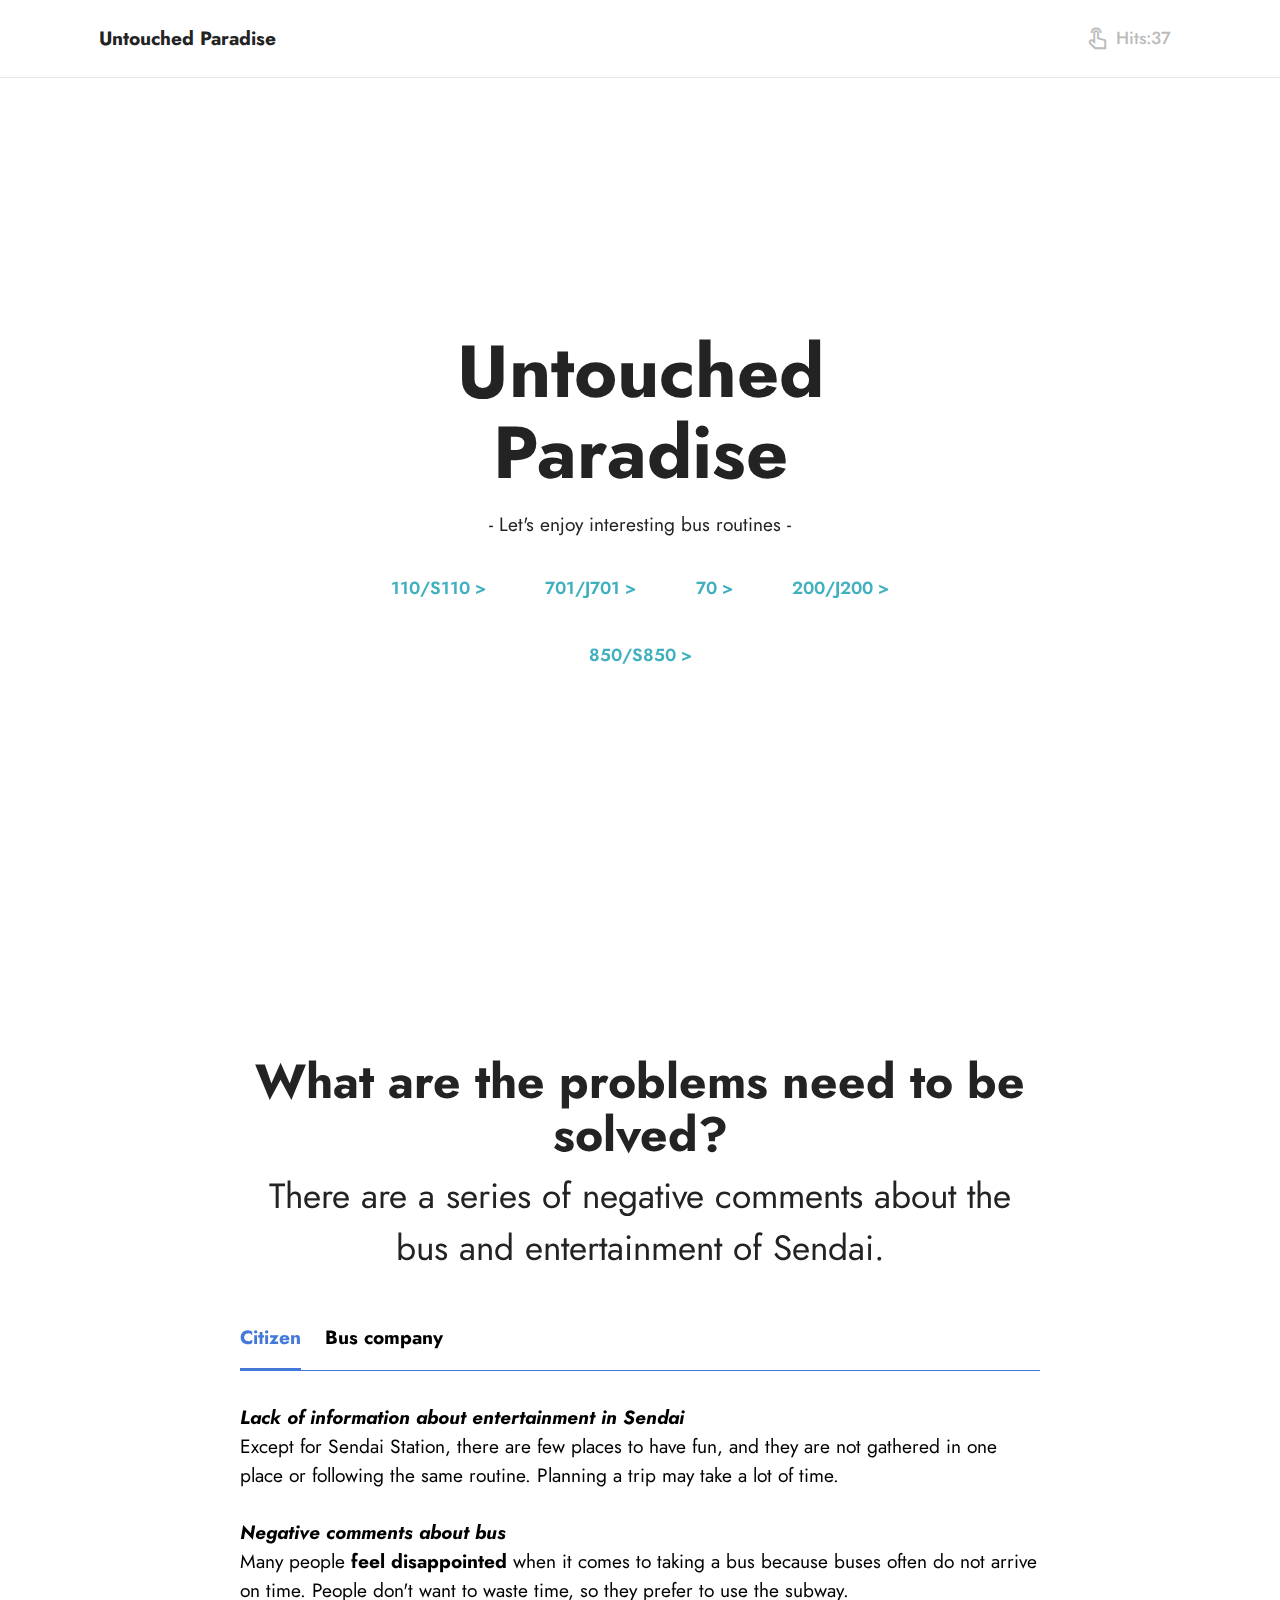
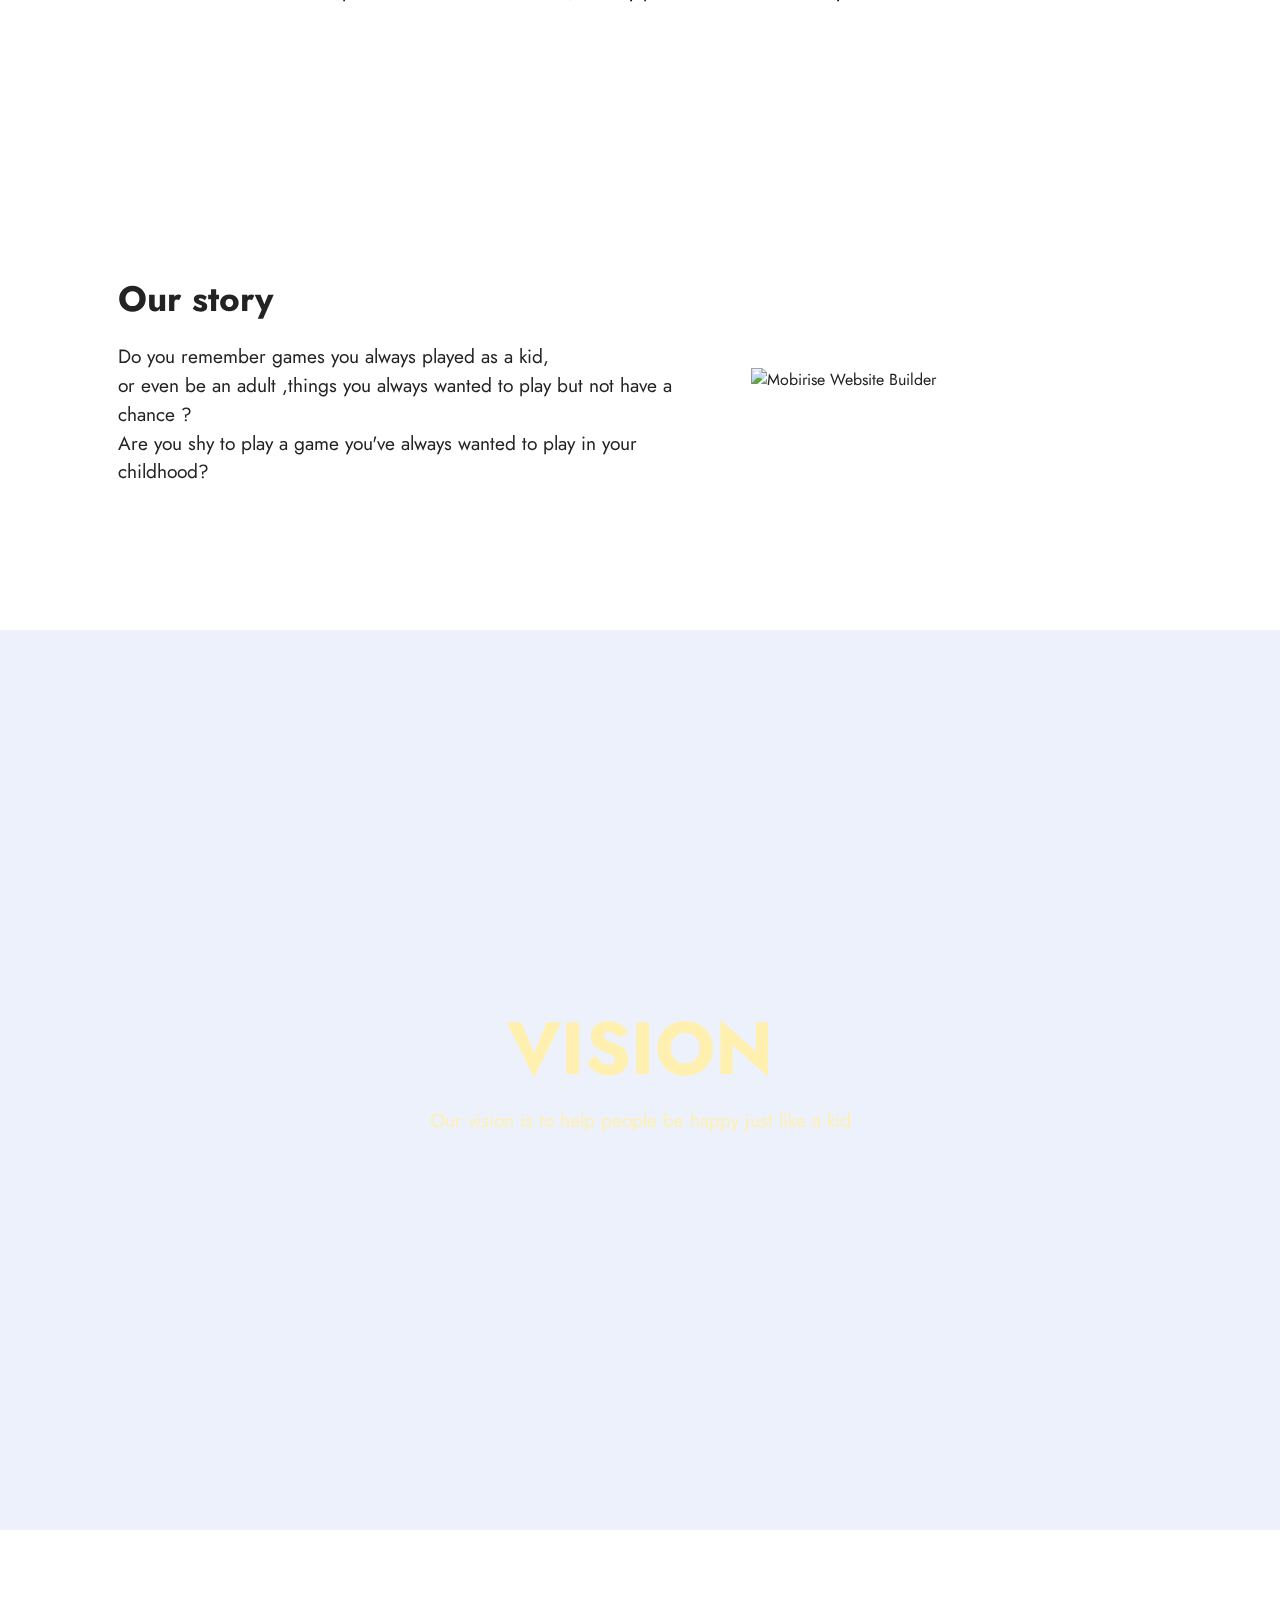
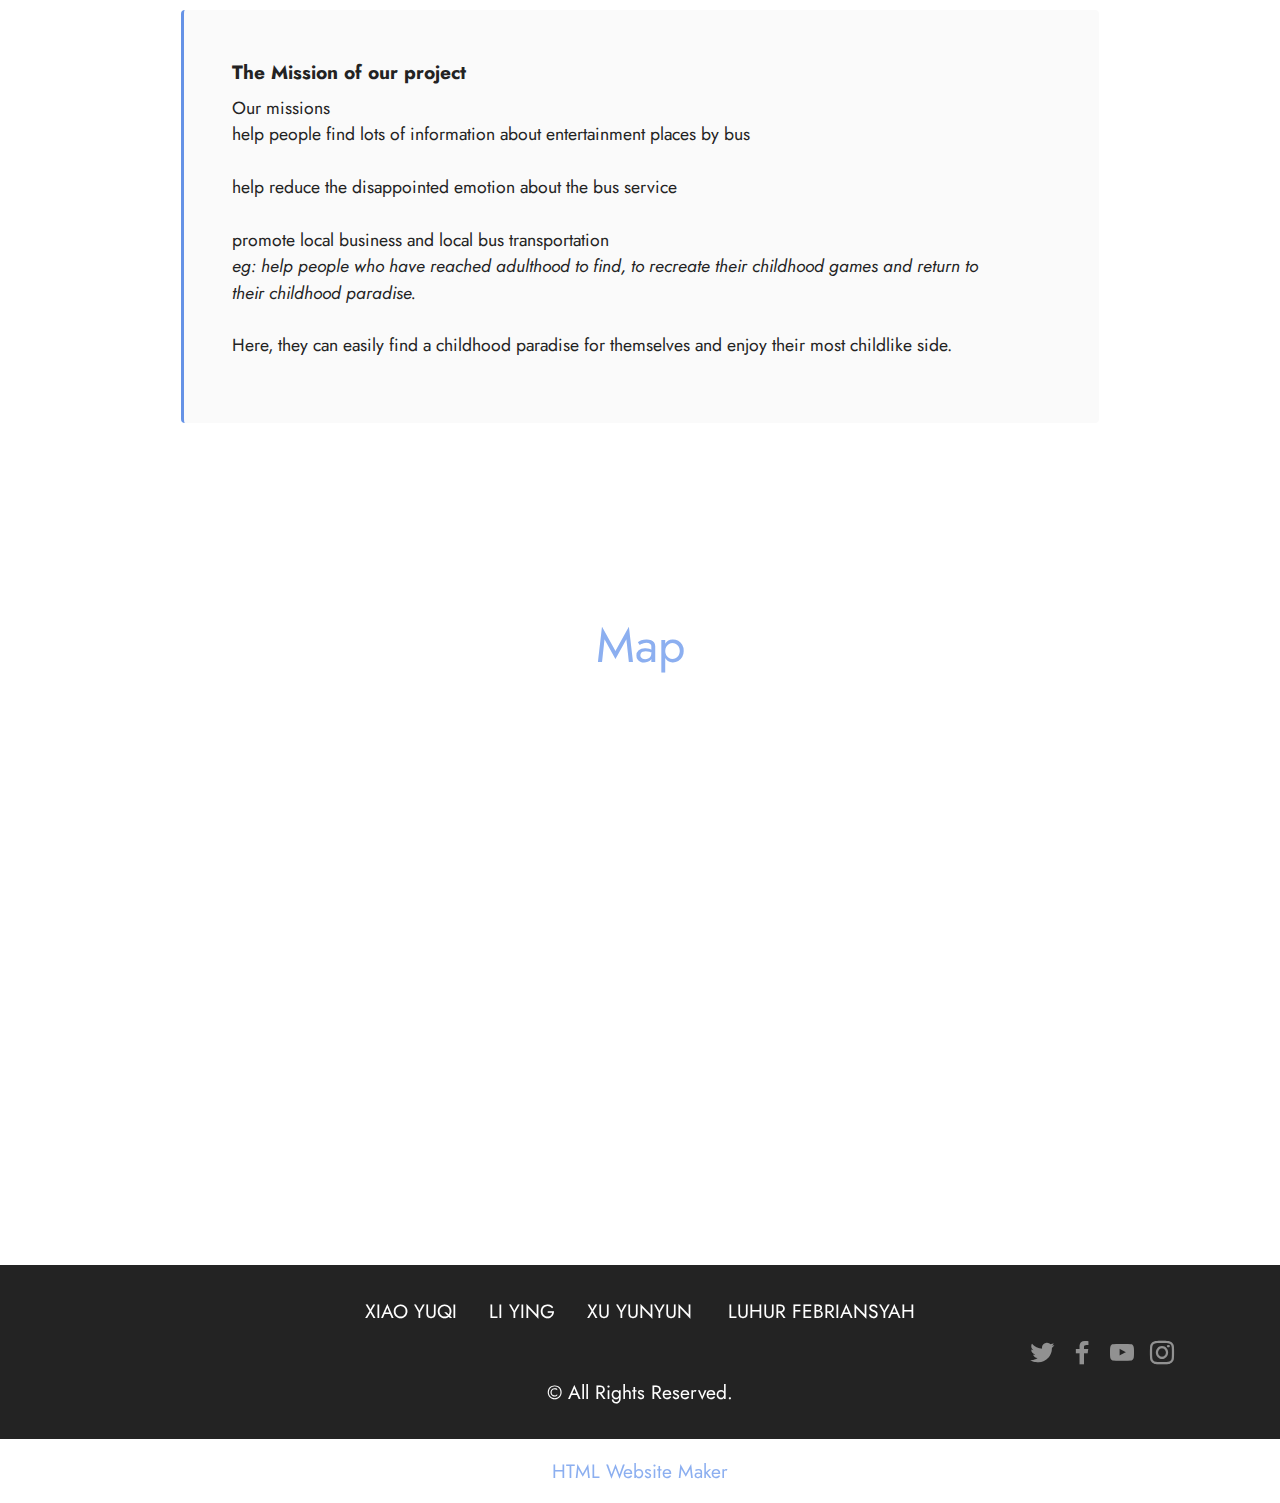
==== commit 6fe8c2eb: "Add files via upload" ====
--- a/index.html
+++ b/index.html
@@ -15,6 +15,7 @@
   
   
   <title>Homepage</title>
+  <link rel="stylesheet" href="assets/web/assets/mobirise-icons2/mobirise2.css">
   <link rel="stylesheet" href="assets/bootstrap/css/bootstrap.min.css">
   <link rel="stylesheet" href="assets/bootstrap/css/bootstrap-grid.min.css">
   <link rel="stylesheet" href="assets/bootstrap/css/bootstrap-reboot.min.css">
@@ -53,8 +54,7 @@
                 </div>
             </button>
             <div class="collapse navbar-collapse" id="navbarSupportedContent">
-                <ul class="navbar-nav nav-dropdown nav-right" data-app-modern-menu="true"><li class="nav-item"><a class="nav-link link text-black text-primary display-4" href="#top">TOP</a></li>
-                    <li class="nav-item"><a class="nav-link link text-black text-primary display-4" href="index.html#image2-p">STORY</a></li><li class="nav-item"><a class="nav-link link text-black text-primary display-4" href="index.html#content7-w">MISSION</a></li><li class="nav-item"><a class="nav-link link text-black text-primary display-4" href="index.html#map1-k">MAP</a></li></ul>
+                <ul class="navbar-nav nav-dropdown nav-right" data-app-modern-menu="true"><li class="nav-item"><a class="nav-link link text-danger display-4" href="#top"><span class="mobi-mbri mobi-mbri-touch mbr-iconfont mbr-iconfont-btn"></span>Hits:37</a></li></ul>
                 
                 
             </div>
@@ -257,7 +257,7 @@
             </div>
         </div>
     </div>
-</section><section class="display-7" style="padding: 0;align-items: center;justify-content: center;flex-wrap: wrap;    align-content: center;display: flex;position: relative;height: 4rem;"><a href="https://mobiri.se/2758555" style="flex: 1 1;height: 4rem;position: absolute;width: 100%;z-index: 1;"><img alt="" style="height: 4rem;" src="[data-uri]"></a><p style="margin: 0;text-align: center;" class="display-7">&#8204;</p><a style="z-index:1" href="https://mobirise.com/drag-drop-website-builder.html">Drag and Drop Website Builder</a></section><script src="assets/bootstrap/js/bootstrap.bundle.min.js"></script>  <script src="assets/parallax/jarallax.js"></script>  <script src="assets/smoothscroll/smooth-scroll.js"></script>  <script src="assets/ytplayer/index.js"></script>  <script src="assets/mbr-tabs/mbr-tabs.js"></script>  <script src="assets/dropdown/js/navbar-dropdown.js"></script>  <script src="assets/theme/js/script.js"></script>  
+</section><section class="display-7" style="padding: 0;align-items: center;justify-content: center;flex-wrap: wrap;    align-content: center;display: flex;position: relative;height: 4rem;"><a href="https://mobiri.se/2758555" style="flex: 1 1;height: 4rem;position: absolute;width: 100%;z-index: 1;"><img alt="" style="height: 4rem;" src="[data-uri]"></a><p style="margin: 0;text-align: center;" class="display-7">&#8204;</p><a style="z-index:1" href="https://mobirise.com/html-builder.html">HTML Website Maker</a></section><script src="assets/bootstrap/js/bootstrap.bundle.min.js"></script>  <script src="assets/parallax/jarallax.js"></script>  <script src="assets/smoothscroll/smooth-scroll.js"></script>  <script src="assets/ytplayer/index.js"></script>  <script src="assets/mbr-tabs/mbr-tabs.js"></script>  <script src="assets/dropdown/js/navbar-dropdown.js"></script>  <script src="assets/theme/js/script.js"></script>  
   
   
 </body>
--- a/assets/web/assets/mobirise-icons2/mobirise2.css
+++ b/assets/web/assets/mobirise-icons2/mobirise2.css
@@ -0,0 +1,498 @@
+@font-face {
+  font-family: 'Moririse2';
+  font-display: swap;
+  src:  url('mobirise2.eot?f2bix4');
+  src:  url('mobirise2.eot?f2bix4#iefix') format('embedded-opentype'),
+    url('mobirise2.ttf?f2bix4') format('truetype'),
+    url('mobirise2.woff?f2bix4') format('woff'),
+    url('mobirise2.svg?f2bix4#mobirise2') format('svg');
+  font-weight: normal;
+  font-style: normal;
+}
+
+[class^="mobi-"], [class*=" mobi-"] {
+  /* use !important to prevent issues with browser extensions that change fonts */
+  font-family: 'Moririse2' !important;
+  speak: none;
+  font-style: normal;
+  font-weight: normal;
+  font-variant: normal;
+  text-transform: none;
+  line-height: 1;
+
+  /* Better Font Rendering =========== */
+  -webkit-font-smoothing: antialiased;
+  -moz-osx-font-smoothing: grayscale;
+}
+
+.mobi-mbri-add-submenu:before {
+  content: "\e900";
+}
+.mobi-mbri-alert:before {
+  content: "\e901";
+}
+.mobi-mbri-align-center:before {
+  content: "\e902";
+}
+.mobi-mbri-align-justify:before {
+  content: "\e903";
+}
+.mobi-mbri-align-left:before {
+  content: "\e904";
+}
+.mobi-mbri-align-right:before {
+  content: "\e905";
+}
+.mobi-mbri-android:before {
+  content: "\e906";
+}
+.mobi-mbri-apple:before {
+  content: "\e907";
+}
+.mobi-mbri-arrow-down:before {
+  content: "\e908";
+}
+.mobi-mbri-arrow-next:before {
+  content: "\e909";
+}
+.mobi-mbri-arrow-prev:before {
+  content: "\e90a";
+}
+.mobi-mbri-arrow-up:before {
+  content: "\e90b";
+}
+.mobi-mbri-bold:before {
+  content: "\e90c";
+}
+.mobi-mbri-bookmark:before {
+  content: "\e90d";
+}
+.mobi-mbri-bootstrap:before {
+  content: "\e90e";
+}
+.mobi-mbri-briefcase:before {
+  content: "\e90f";
+}
+.mobi-mbri-browse:before {
+  content: "\e910";
+}
+.mobi-mbri-bulleted-list:before {
+  content: "\e911";
+}
+.mobi-mbri-calendar:before {
+  content: "\e912";
+}
+.mobi-mbri-camera:before {
+  content: "\e913";
+}
+.mobi-mbri-cart-add:before {
+  content: "\e914";
+}
+.mobi-mbri-cart-full:before {
+  content: "\e915";
+}
+.mobi-mbri-cash:before {
+  content: "\e916";
+}
+.mobi-mbri-change-style:before {
+  content: "\e917";
+}
+.mobi-mbri-chat:before {
+  content: "\e918";
+}
+.mobi-mbri-clock:before {
+  content: "\e919";
+}
+.mobi-mbri-close:before {
+  content: "\e91a";
+}
+.mobi-mbri-cloud:before {
+  content: "\e91b";
+}
+.mobi-mbri-code:before {
+  content: "\e91c";
+}
+.mobi-mbri-contact-form:before {
+  content: "\e91d";
+}
+.mobi-mbri-credit-card:before {
+  content: "\e91e";
+}
+.mobi-mbri-cursor-click:before {
+  content: "\e91f";
+}
+.mobi-mbri-cust-feedback:before {
+  content: "\e920";
+}
+.mobi-mbri-database:before {
+  content: "\e921";
+}
+.mobi-mbri-delivery:before {
+  content: "\e922";
+}
+.mobi-mbri-desktop:before {
+  content: "\e923";
+}
+.mobi-mbri-devices:before {
+  content: "\e924";
+}
+.mobi-mbri-down:before {
+  content: "\e925";
+}
+.mobi-mbri-download-2:before {
+  content: "\e926";
+}
+.mobi-mbri-download:before {
+  content: "\e927";
+}
+.mobi-mbri-drag-n-drop-2:before {
+  content: "\e928";
+}
+.mobi-mbri-drag-n-drop:before {
+  content: "\e929";
+}
+.mobi-mbri-edit-2:before {
+  content: "\e92a";
+}
+.mobi-mbri-edit:before {
+  content: "\e92b";
+}
+.mobi-mbri-error:before {
+  content: "\e92c";
+}
+.mobi-mbri-extension:before {
+  content: "\e92d";
+}
+.mobi-mbri-features:before {
+  content: "\e92e";
+}
+.mobi-mbri-file:before {
+  content: "\e92f";
+}
+.mobi-mbri-flag:before {
+  content: "\e930";
+}
+.mobi-mbri-folder:before {
+  content: "\e931";
+}
+.mobi-mbri-gift:before {
+  content: "\e932";
+}
+.mobi-mbri-github:before {
+  content: "\e933";
+}
+.mobi-mbri-globe-2:before {
+  content: "\e934";
+}
+.mobi-mbri-globe:before {
+  content: "\e935";
+}
+.mobi-mbri-growing-chart:before {
+  content: "\e936";
+}
+.mobi-mbri-hearth:before {
+  content: "\e937";
+}
+.mobi-mbri-help:before {
+  content: "\e938";
+}
+.mobi-mbri-home:before {
+  content: "\e939";
+}
+.mobi-mbri-hot-cup:before {
+  content: "\e93a";
+}
+.mobi-mbri-idea:before {
+  content: "\e93b";
+}
+.mobi-mbri-image-gallery:before {
+  content: "\e93c";
+}
+.mobi-mbri-image-slider:before {
+  content: "\e93d";
+}
+.mobi-mbri-info:before {
+  content: "\e93e";
+}
+.mobi-mbri-italic:before {
+  content: "\e93f";
+}
+.mobi-mbri-key:before {
+  content: "\e940";
+}
+.mobi-mbri-laptop:before {
+  content: "\e941";
+}
+.mobi-mbri-layers:before {
+  content: "\e942";
+}
+.mobi-mbri-left-right:before {
+  content: "\e943";
+}
+.mobi-mbri-left:before {
+  content: "\e944";
+}
+.mobi-mbri-letter:before {
+  content: "\e945";
+}
+.mobi-mbri-like:before {
+  content: "\e946";
+}
+.mobi-mbri-link:before {
+  content: "\e947";
+}
+.mobi-mbri-lock:before {
+  content: "\e948";
+}
+.mobi-mbri-login:before {
+  content: "\e949";
+}
+.mobi-mbri-logout:before {
+  content: "\e94a";
+}
+.mobi-mbri-magic-stick:before {
+  content: "\e94b";
+}
+.mobi-mbri-map-pin:before {
+  content: "\e94c";
+}
+.mobi-mbri-menu:before {
+  content: "\e94d";
+}
+.mobi-mbri-mobile-2:before {
+  content: "\e94e";
+}
+.mobi-mbri-mobile-horizontal:before {
+  content: "\e94f";
+}
+.mobi-mbri-mobile:before {
+  content: "\e950";
+}
+.mobi-mbri-mobirise:before {
+  content: "\e951";
+}
+.mobi-mbri-more-horizontal:before {
+  content: "\e952";
+}
+.mobi-mbri-more-vertical:before {
+  content: "\e953";
+}
+.mobi-mbri-music:before {
+  content: "\e954";
+}
+.mobi-mbri-new-file:before {
+  content: "\e955";
+}
+.mobi-mbri-numbered-list:before {
+  content: "\e956";
+}
+.mobi-mbri-opened-folder:before {
+  content: "\e957";
+}
+.mobi-mbri-pages:before {
+  content: "\e958";
+}
+.mobi-mbri-paper-plane:before {
+  content: "\e959";
+}
+.mobi-mbri-paperclip:before {
+  content: "\e95a";
+}
+.mobi-mbri-phone:before {
+  content: "\e95b";
+}
+.mobi-mbri-photo:before {
+  content: "\e95c";
+}
+.mobi-mbri-photos:before {
+  content: "\e95d";
+}
+.mobi-mbri-pin:before {
+  content: "\e95e";
+}
+.mobi-mbri-play:before {
+  content: "\e95f";
+}
+.mobi-mbri-plus:before {
+  content: "\e960";
+}
+.mobi-mbri-preview:before {
+  content: "\e961";
+}
+.mobi-mbri-print:before {
+  content: "\e962";
+}
+.mobi-mbri-protect:before {
+  content: "\e963";
+}
+.mobi-mbri-question:before {
+  content: "\e964";
+}
+.mobi-mbri-quote-left:before {
+  content: "\e965";
+}
+.mobi-mbri-quote-right:before {
+  content: "\e966";
+}
+.mobi-mbri-redo:before {
+  content: "\e967";
+}
+.mobi-mbri-refresh:before {
+  content: "\e968";
+}
+.mobi-mbri-responsive-2:before {
+  content: "\e969";
+}
+.mobi-mbri-responsive:before {
+  content: "\e96a";
+}
+.mobi-mbri-right:before {
+  content: "\e96b";
+}
+.mobi-mbri-rocket:before {
+  content: "\e96c";
+}
+.mobi-mbri-sad-face:before {
+  content: "\e96d";
+}
+.mobi-mbri-sale:before {
+  content: "\e96e";
+}
+.mobi-mbri-save:before {
+  content: "\e96f";
+}
+.mobi-mbri-search:before {
+  content: "\e970";
+}
+.mobi-mbri-setting-2:before {
+  content: "\e971";
+}
+.mobi-mbri-setting-3:before {
+  content: "\e972";
+}
+.mobi-mbri-setting:before {
+  content: "\e973";
+}
+.mobi-mbri-share:before {
+  content: "\e974";
+}
+.mobi-mbri-shopping-bag:before {
+  content: "\e975";
+}
+.mobi-mbri-shopping-basket:before {
+  content: "\e976";
+}
+.mobi-mbri-shopping-cart:before {
+  content: "\e977";
+}
+.mobi-mbri-sites:before {
+  content: "\e978";
+}
+.mobi-mbri-smile-face:before {
+  content: "\e979";
+}
+.mobi-mbri-speed:before {
+  content: "\e97a";
+}
+.mobi-mbri-star:before {
+  content: "\e97b";
+}
+.mobi-mbri-success:before {
+  content: "\e97c";
+}
+.mobi-mbri-sun:before {
+  content: "\e97d";
+}
+.mobi-mbri-sun2:before {
+  content: "\e97e";
+}
+.mobi-mbri-tablet-vertical:before {
+  content: "\e97f";
+}
+.mobi-mbri-tablet:before {
+  content: "\e980";
+}
+.mobi-mbri-target:before {
+  content: "\e981";
+}
+.mobi-mbri-timer:before {
+  content: "\e982";
+}
+.mobi-mbri-to-ftp:before {
+  content: "\e983";
+}
+.mobi-mbri-to-local-drive:before {
+  content: "\e984";
+}
+.mobi-mbri-touch-swipe:before {
+  content: "\e985";
+}
+.mobi-mbri-touch:before {
+  content: "\e986";
+}
+.mobi-mbri-trash:before {
+  content: "\e987";
+}
+.mobi-mbri-underline:before {
+  content: "\e988";
+}
+.mobi-mbri-undo:before {
+  content: "\e989";
+}
+.mobi-mbri-unlink:before {
+  content: "\e98a";
+}
+.mobi-mbri-unlock:before {
+  content: "\e98b";
+}
+.mobi-mbri-up-down:before {
+  content: "\e98c";
+}
+.mobi-mbri-up:before {
+  content: "\e98d";
+}
+.mobi-mbri-update:before {
+  content: "\e98e";
+}
+.mobi-mbri-upload-2:before {
+  content: "\e98f";
+}
+.mobi-mbri-upload:before {
+  content: "\e990";
+}
+.mobi-mbri-user-2:before {
+  content: "\e991";
+}
+.mobi-mbri-user:before {
+  content: "\e992";
+}
+.mobi-mbri-users:before {
+  content: "\e993";
+}
+.mobi-mbri-video-play:before {
+  content: "\e994";
+}
+.mobi-mbri-video:before {
+  content: "\e995";
+}
+.mobi-mbri-watch:before {
+  content: "\e996";
+}
+.mobi-mbri-website-theme-2:before {
+  content: "\e997";
+}
+.mobi-mbri-website-theme:before {
+  content: "\e998";
+}
+.mobi-mbri-wifi:before {
+  content: "\e999";
+}
+.mobi-mbri-windows:before {
+  content: "\e99a";
+}
+.mobi-mbri-zoom-in:before {
+  content: "\e99b";
+}
+.mobi-mbri-zoom-out:before {
+  content: "\e99c";
+}
--- a/assets/mobirise/css/mbr-additional.css
+++ b/assets/mobirise/css/mbr-additional.css
@@ -96,24 +96,24 @@
   border-radius: 4px;
 }
 .bg-primary {
-  background-color: #6592e6 !important;
+  background-color: #8caff0 !important;
 }
 .bg-success {
   background-color: #40b0bf !important;
 }
 .bg-info {
-  background-color: #47b5ed !important;
+  background-color: #8caff0 !important;
 }
 .bg-warning {
   background-color: #ffe161 !important;
 }
 .bg-danger {
-  background-color: #ff9966 !important;
+  background-color: #bbbbbb !important;
 }
 .btn-primary,
 .btn-primary:active {
-  background-color: #6592e6 !important;
-  border-color: #6592e6 !important;
+  background-color: #8caff0 !important;
+  border-color: #8caff0 !important;
   color: #ffffff !important;
   box-shadow: 0 2px 2px 0 rgba(0, 0, 0, 0.2);
 }
@@ -122,15 +122,15 @@
 .btn-primary.focus,
 .btn-primary.active {
   color: #ffffff !important;
-  background-color: #2260d2 !important;
-  border-color: #2260d2 !important;
+  background-color: #3f7ae6 !important;
+  border-color: #3f7ae6 !important;
   box-shadow: 0 2px 5px 0 rgba(0, 0, 0, 0.2);
 }
 .btn-primary.disabled,
 .btn-primary:disabled {
   color: #ffffff !important;
-  background-color: #2260d2 !important;
-  border-color: #2260d2 !important;
+  background-color: #3f7ae6 !important;
+  border-color: #3f7ae6 !important;
 }
 .btn-secondary,
 .btn-secondary:active {
@@ -156,8 +156,8 @@
 }
 .btn-info,
 .btn-info:active {
-  background-color: #47b5ed !important;
-  border-color: #47b5ed !important;
+  background-color: #8caff0 !important;
+  border-color: #8caff0 !important;
   color: #ffffff !important;
   box-shadow: 0 2px 2px 0 rgba(0, 0, 0, 0.2);
 }
@@ -166,15 +166,15 @@
 .btn-info.focus,
 .btn-info.active {
   color: #ffffff !important;
-  background-color: #148cca !important;
-  border-color: #148cca !important;
+  background-color: #3f7ae6 !important;
+  border-color: #3f7ae6 !important;
   box-shadow: 0 2px 5px 0 rgba(0, 0, 0, 0.2);
 }
 .btn-info.disabled,
 .btn-info:disabled {
   color: #ffffff !important;
-  background-color: #148cca !important;
-  border-color: #148cca !important;
+  background-color: #3f7ae6 !important;
+  border-color: #3f7ae6 !important;
 }
 .btn-success,
 .btn-success:active {
@@ -222,8 +222,8 @@
 }
 .btn-danger,
 .btn-danger:active {
-  background-color: #ff9966 !important;
-  border-color: #ff9966 !important;
+  background-color: #bbbbbb !important;
+  border-color: #bbbbbb !important;
   color: #ffffff !important;
   box-shadow: 0 2px 2px 0 rgba(0, 0, 0, 0.2);
 }
@@ -232,15 +232,15 @@
 .btn-danger.focus,
 .btn-danger.active {
   color: #ffffff !important;
-  background-color: #ff5f0f !important;
-  border-color: #ff5f0f !important;
+  background-color: #909090 !important;
+  border-color: #909090 !important;
   box-shadow: 0 2px 5px 0 rgba(0, 0, 0, 0.2);
 }
 .btn-danger.disabled,
 .btn-danger:disabled {
   color: #ffffff !important;
-  background-color: #ff5f0f !important;
-  border-color: #ff5f0f !important;
+  background-color: #909090 !important;
+  border-color: #909090 !important;
 }
 .btn-white,
 .btn-white:active {
@@ -290,13 +290,13 @@
 .btn-primary-outline:active {
   background-color: transparent !important;
   border-color: transparent;
-  color: #6592e6;
+  color: #8caff0;
 }
 .btn-primary-outline:hover,
 .btn-primary-outline:focus,
 .btn-primary-outline.focus,
 .btn-primary-outline.active {
-  color: #2260d2 !important;
+  color: #3f7ae6 !important;
   background-color: transparent!important;
   border-color: transparent!important;
   box-shadow: none!important;
@@ -304,8 +304,8 @@
 .btn-primary-outline.disabled,
 .btn-primary-outline:disabled {
   color: #ffffff !important;
-  background-color: #6592e6 !important;
-  border-color: #6592e6 !important;
+  background-color: #8caff0 !important;
+  border-color: #8caff0 !important;
 }
 .btn-secondary-outline,
 .btn-secondary-outline:active {
@@ -332,13 +332,13 @@
 .btn-info-outline:active {
   background-color: transparent !important;
   border-color: transparent;
-  color: #47b5ed;
+  color: #8caff0;
 }
 .btn-info-outline:hover,
 .btn-info-outline:focus,
 .btn-info-outline.focus,
 .btn-info-outline.active {
-  color: #148cca !important;
+  color: #3f7ae6 !important;
   background-color: transparent!important;
   border-color: transparent!important;
   box-shadow: none!important;
@@ -346,8 +346,8 @@
 .btn-info-outline.disabled,
 .btn-info-outline:disabled {
   color: #ffffff !important;
-  background-color: #47b5ed !important;
-  border-color: #47b5ed !important;
+  background-color: #8caff0 !important;
+  border-color: #8caff0 !important;
 }
 .btn-success-outline,
 .btn-success-outline:active {
@@ -395,13 +395,13 @@
 .btn-danger-outline:active {
   background-color: transparent !important;
   border-color: transparent;
-  color: #ff9966;
+  color: #bbbbbb;
 }
 .btn-danger-outline:hover,
 .btn-danger-outline:focus,
 .btn-danger-outline.focus,
 .btn-danger-outline.active {
-  color: #ff5f0f !important;
+  color: #909090 !important;
   background-color: transparent!important;
   border-color: transparent!important;
   box-shadow: none!important;
@@ -409,8 +409,8 @@
 .btn-danger-outline.disabled,
 .btn-danger-outline:disabled {
   color: #ffffff !important;
-  background-color: #ff9966 !important;
-  border-color: #ff9966 !important;
+  background-color: #bbbbbb !important;
+  border-color: #bbbbbb !important;
 }
 .btn-black-outline,
 .btn-black-outline:active {
@@ -455,7 +455,7 @@
   border-color: #fafafa !important;
 }
 .text-primary {
-  color: #6592e6 !important;
+  color: #8caff0 !important;
 }
 .text-secondary {
   color: #ff6666 !important;
@@ -464,13 +464,13 @@
   color: #40b0bf !important;
 }
 .text-info {
-  color: #47b5ed !important;
+  color: #8caff0 !important;
 }
 .text-warning {
   color: #ffe161 !important;
 }
 .text-danger {
-  color: #ff9966 !important;
+  color: #bbbbbb !important;
 }
 .text-white {
   color: #fafafa !important;
@@ -481,7 +481,7 @@
 a.text-primary:hover,
 a.text-primary:focus,
 a.text-primary.active {
-  color: #205ac5 !important;
+  color: #3270e4 !important;
 }
 a.text-secondary:hover,
 a.text-secondary:focus,
@@ -496,7 +496,7 @@
 a.text-info:hover,
 a.text-info:focus,
 a.text-info.active {
-  color: #1283bc !important;
+  color: #3270e4 !important;
 }
 a.text-warning:hover,
 a.text-warning:focus,
@@ -506,7 +506,7 @@
 a.text-danger:hover,
 a.text-danger:focus,
 a.text-danger.active {
-  color: #ff5500 !important;
+  color: #888888 !important;
 }
 a.text-white:hover,
 a.text-white:focus,
@@ -532,7 +532,7 @@
   background-position: 0px 1.2em;
 }
 .nav-tabs .nav-link.active {
-  color: #6592e6;
+  color: #8caff0;
 }
 .nav-tabs .nav-link:not(.active) {
   color: #232323;
@@ -541,17 +541,17 @@
   background-color: #70c770;
 }
 .alert-info {
-  background-color: #47b5ed;
+  background-color: #8caff0;
 }
 .alert-warning {
   background-color: #ffe161;
 }
 .alert-danger {
-  background-color: #ff9966;
+  background-color: #bbbbbb;
 }
 .mbr-gallery-filter li.active .btn {
-  background-color: #6592e6;
-  border-color: #6592e6;
+  background-color: #8caff0;
+  border-color: #8caff0;
   color: #ffffff;
 }
 .mbr-gallery-filter li.active .btn:focus {
@@ -559,7 +559,7 @@
 }
 a,
 a:hover {
-  color: #6592e6;
+  color: #8caff0;
 }
 .mbr-plan-header.bg-primary .mbr-plan-subtitle,
 .mbr-plan-header.bg-primary .mbr-plan-price-desc {
@@ -579,7 +579,7 @@
 }
 .mbr-plan-header.bg-danger .mbr-plan-subtitle,
 .mbr-plan-header.bg-danger .mbr-plan-price-desc {
-  color: #ffffff;
+  color: #fbfbfb;
 }
 /* Scroll to top button*/
 .scrollToTop_wraper {
@@ -597,7 +597,7 @@
 .form-control:hover,
 .form-control:focus {
   box-shadow: rgba(0, 0, 0, 0.07) 0px 1px 1px 0px, rgba(0, 0, 0, 0.07) 0px 1px 3px 0px, rgba(0, 0, 0, 0.03) 0px 0px 0px 1px;
-  border-color: #6592e6 !important;
+  border-color: #8caff0 !important;
 }
 .form-control:-webkit-input-placeholder {
   font-family: 'Jost', sans-serif;
@@ -609,19 +609,19 @@
   font-size: 1.375rem;
 }
 blockquote {
-  border-color: #6592e6;
+  border-color: #8caff0;
 }
 /* Forms */
 .jq-selectbox li:hover,
 .jq-selectbox li.selected {
-  background-color: #6592e6;
+  background-color: #8caff0;
   color: #ffffff;
 }
 .jq-number__spin {
   transition: 0.25s ease;
 }
 .jq-number__spin:hover {
-  border-color: #6592e6;
+  border-color: #8caff0;
 }
 .jq-selectbox .jq-selectbox__trigger-arrow,
 .jq-number__spin.minus:after,
@@ -633,14 +633,14 @@
 .jq-selectbox:hover .jq-selectbox__trigger-arrow,
 .jq-number__spin.minus:hover:after,
 .jq-number__spin.plus:hover:after {
-  border-top-color: #6592e6;
-  border-bottom-color: #6592e6;
+  border-top-color: #8caff0;
+  border-bottom-color: #8caff0;
 }
 .xdsoft_datetimepicker .xdsoft_calendar td.xdsoft_default,
 .xdsoft_datetimepicker .xdsoft_calendar td.xdsoft_current,
 .xdsoft_datetimepicker .xdsoft_timepicker .xdsoft_time_box > div > div.xdsoft_current {
-  color: #ffffff !important;
-  background-color: #6592e6 !important;
+  color: #000000 !important;
+  background-color: #8caff0 !important;
   box-shadow: none !important;
 }
 .xdsoft_datetimepicker .xdsoft_calendar td:hover,
@@ -671,7 +671,7 @@
   top: 50%;
   left: 50%;
   transform: translateX(-50%) translateY(-50%);
-  background-image: url("data:image/svg+xml;charset=UTF-8,%3csvg width='32' height='32' viewBox='0 0 64 64' xmlns='http://www.w3.org/2000/svg' stroke='%236592e6' %3e%3cg fill='none' fill-rule='evenodd'%3e%3cg transform='translate(16 16)' stroke-width='2'%3e%3ccircle stroke-opacity='.5' cx='16' cy='16' r='16'/%3e%3cpath d='M32 16c0-9.94-8.06-16-16-16'%3e%3canimateTransform attributeName='transform' type='rotate' from='0 16 16' to='360 16 16' dur='1s' repeatCount='indefinite'/%3e%3c/path%3e%3c/g%3e%3c/g%3e%3c/svg%3e");
+  background-image: url("data:image/svg+xml;charset=UTF-8,%3csvg width='32' height='32' viewBox='0 0 64 64' xmlns='http://www.w3.org/2000/svg' stroke='%238caff0' %3e%3cg fill='none' fill-rule='evenodd'%3e%3cg transform='translate(16 16)' stroke-width='2'%3e%3ccircle stroke-opacity='.5' cx='16' cy='16' r='16'/%3e%3cpath d='M32 16c0-9.94-8.06-16-16-16'%3e%3canimateTransform attributeName='transform' type='rotate' from='0 16 16' to='360 16 16' dur='1s' repeatCount='indefinite'/%3e%3c/path%3e%3c/g%3e%3c/g%3e%3c/svg%3e");
 }
 section.lazy-placeholder:after {
   opacity: 0.5;
@@ -854,7 +854,7 @@
 }
 .cid-s48OLK6784 .dropdown-item:hover,
 .cid-s48OLK6784 .dropdown-item:focus {
-  background: #6592e6 !important;
+  background: #8caff0 !important;
   color: white !important;
 }
 .cid-s48OLK6784 .nav-dropdown .link {
@@ -934,7 +934,6 @@
 .cid-s48OLK6784 .navbar .navbar-collapse {
   justify-content: flex-end;
   z-index: 1;
-  display: none !important;
 }
 .cid-s48OLK6784 .navbar.collapsed .nav-item .nav-link::before {
   display: none;
@@ -1960,7 +1959,7 @@
 }
 .cid-s48OLK6784 .dropdown-item:hover,
 .cid-s48OLK6784 .dropdown-item:focus {
-  background: #6592e6 !important;
+  background: #8caff0 !important;
   color: white !important;
 }
 .cid-s48OLK6784 .nav-dropdown .link {
@@ -2040,7 +2039,6 @@
 .cid-s48OLK6784 .navbar .navbar-collapse {
   justify-content: flex-end;
   z-index: 1;
-  display: none !important;
 }
 .cid-s48OLK6784 .navbar.collapsed .nav-item .nav-link::before {
   display: none;
@@ -2504,7 +2502,7 @@
 }
 .cid-s48OLK6784 .dropdown-item:hover,
 .cid-s48OLK6784 .dropdown-item:focus {
-  background: #6592e6 !important;
+  background: #8caff0 !important;
   color: white !important;
 }
 .cid-s48OLK6784 .nav-dropdown .link {
@@ -2584,7 +2582,6 @@
 .cid-s48OLK6784 .navbar .navbar-collapse {
   justify-content: flex-end;
   z-index: 1;
-  display: none !important;
 }
 .cid-s48OLK6784 .navbar.collapsed .nav-item .nav-link::before {
   display: none;
@@ -4293,7 +4290,7 @@
 }
 .cid-s48OLK6784 .dropdown-item:hover,
 .cid-s48OLK6784 .dropdown-item:focus {
-  background: #6592e6 !important;
+  background: #8caff0 !important;
   color: white !important;
 }
 .cid-s48OLK6784 .nav-dropdown .link {
@@ -5893,7 +5890,7 @@
 }
 .cid-s48OLK6784 .dropdown-item:hover,
 .cid-s48OLK6784 .dropdown-item:focus {
-  background: #6592e6 !important;
+  background: #8caff0 !important;
   color: white !important;
 }
 .cid-s48OLK6784 .nav-dropdown .link {
@@ -6201,38 +6198,122 @@
     left: -1rem;
   }
 }
-.cid-u1v8ufb694 {
-  padding-top: 5rem;
-  padding-bottom: 5rem;
+.cid-u1SR5XL50U {
+  padding-top: 6rem;
+  padding-bottom: 6rem;
   background-color: #ffffff;
 }
-.cid-u1v8ufb694 .mbr-section-subtitle {
-  text-align: left;
-}
-.cid-u1v8IQEzHT {
-  padding-top: 5rem;
-  padding-bottom: 5rem;
+@media (max-width: 991px) {
+  .cid-u1SR5XL50U .image-wrapper {
+    margin-bottom: 1rem;
+  }
+}
+.cid-u1SR5XL50U img {
+  width: 100%;
+}
+@media (min-width: 992px) {
+  .cid-u1SR5XL50U .text-wrapper {
+    padding: 2rem;
+  }
+}
+.cid-u1SRisxRq3 {
+  padding-top: 6rem;
+  padding-bottom: 6rem;
   background-color: #ffffff;
 }
-.cid-u1v8P4NOXT {
-  padding-top: 5rem;
-  padding-bottom: 5rem;
+@media (max-width: 991px) {
+  .cid-u1SRisxRq3 .image-wrapper {
+    margin-bottom: 1rem;
+  }
+}
+.cid-u1SRisxRq3 .row {
+  flex-direction: row-reverse;
+}
+.cid-u1SRisxRq3 img {
+  width: 100%;
+}
+@media (min-width: 992px) {
+  .cid-u1SRisxRq3 .text-wrapper {
+    padding: 2rem;
+  }
+}
+.cid-u1SRN2WHQA {
+  padding-top: 6rem;
+  padding-bottom: 6rem;
   background-color: #ffffff;
 }
-.cid-u1v8TE1jaj {
-  padding-top: 5rem;
-  padding-bottom: 5rem;
+@media (max-width: 991px) {
+  .cid-u1SRN2WHQA .image-wrapper {
+    margin-bottom: 1rem;
+  }
+}
+.cid-u1SRN2WHQA img {
+  width: 100%;
+}
+@media (min-width: 992px) {
+  .cid-u1SRN2WHQA .text-wrapper {
+    padding: 2rem;
+  }
+}
+.cid-u1SS5e5ZBc {
+  padding-top: 6rem;
+  padding-bottom: 6rem;
   background-color: #ffffff;
 }
-.cid-u1v8XCpe1u {
-  padding-top: 5rem;
-  padding-bottom: 5rem;
+@media (max-width: 991px) {
+  .cid-u1SS5e5ZBc .image-wrapper {
+    margin-bottom: 1rem;
+  }
+}
+.cid-u1SS5e5ZBc .row {
+  flex-direction: row-reverse;
+}
+.cid-u1SS5e5ZBc img {
+  width: 100%;
+}
+@media (min-width: 992px) {
+  .cid-u1SS5e5ZBc .text-wrapper {
+    padding: 2rem;
+  }
+}
+.cid-u1SStQz4tw {
+  padding-top: 6rem;
+  padding-bottom: 6rem;
   background-color: #ffffff;
 }
-.cid-u1v91aLzeg {
-  padding-top: 5rem;
-  padding-bottom: 5rem;
+@media (max-width: 991px) {
+  .cid-u1SStQz4tw .image-wrapper {
+    margin-bottom: 1rem;
+  }
+}
+.cid-u1SStQz4tw img {
+  width: 100%;
+}
+@media (min-width: 992px) {
+  .cid-u1SStQz4tw .text-wrapper {
+    padding: 2rem;
+  }
+}
+.cid-u1STcySJLo {
+  padding-top: 6rem;
+  padding-bottom: 6rem;
   background-color: #ffffff;
+}
+@media (max-width: 991px) {
+  .cid-u1STcySJLo .image-wrapper {
+    margin-bottom: 1rem;
+  }
+}
+.cid-u1STcySJLo .row {
+  flex-direction: row-reverse;
+}
+.cid-u1STcySJLo img {
+  width: 100%;
+}
+@media (min-width: 992px) {
+  .cid-u1STcySJLo .text-wrapper {
+    padding: 2rem;
+  }
 }
 .cid-u1v98fOv70 {
   padding-top: 5rem;
@@ -6344,7 +6425,7 @@
 }
 .cid-s48OLK6784 .dropdown-item:hover,
 .cid-s48OLK6784 .dropdown-item:focus {
-  background: #6592e6 !important;
+  background: #8caff0 !important;
   color: white !important;
 }
 .cid-s48OLK6784 .nav-dropdown .link {
@@ -6652,38 +6733,122 @@
     left: -1rem;
   }
 }
-.cid-u1v7vzjQMa {
-  padding-top: 5rem;
-  padding-bottom: 5rem;
+.cid-u1SMuKUW7m {
+  padding-top: 6rem;
+  padding-bottom: 6rem;
   background-color: #ffffff;
 }
-.cid-u1v7vzjQMa .mbr-section-subtitle {
-  text-align: left;
-}
-.cid-u1v7sGSRBO {
-  padding-top: 5rem;
-  padding-bottom: 5rem;
+@media (max-width: 991px) {
+  .cid-u1SMuKUW7m .image-wrapper {
+    margin-bottom: 1rem;
+  }
+}
+.cid-u1SMuKUW7m img {
+  width: 100%;
+}
+@media (min-width: 992px) {
+  .cid-u1SMuKUW7m .text-wrapper {
+    padding: 2rem;
+  }
+}
+.cid-u1SOJ5sYWJ {
+  padding-top: 6rem;
+  padding-bottom: 6rem;
   background-color: #ffffff;
 }
-.cid-u1v7VCJFNZ {
-  padding-top: 5rem;
-  padding-bottom: 5rem;
+@media (max-width: 991px) {
+  .cid-u1SOJ5sYWJ .image-wrapper {
+    margin-bottom: 1rem;
+  }
+}
+.cid-u1SOJ5sYWJ .row {
+  flex-direction: row-reverse;
+}
+.cid-u1SOJ5sYWJ img {
+  width: 100%;
+}
+@media (min-width: 992px) {
+  .cid-u1SOJ5sYWJ .text-wrapper {
+    padding: 2rem;
+  }
+}
+.cid-u1SPlp2htS {
+  padding-top: 6rem;
+  padding-bottom: 6rem;
   background-color: #ffffff;
 }
-.cid-u1v83ZISQ9 {
-  padding-top: 5rem;
-  padding-bottom: 5rem;
+@media (max-width: 991px) {
+  .cid-u1SPlp2htS .image-wrapper {
+    margin-bottom: 1rem;
+  }
+}
+.cid-u1SPlp2htS img {
+  width: 100%;
+}
+@media (min-width: 992px) {
+  .cid-u1SPlp2htS .text-wrapper {
+    padding: 2rem;
+  }
+}
+.cid-u1SPOqLeOb {
+  padding-top: 6rem;
+  padding-bottom: 6rem;
   background-color: #ffffff;
 }
-.cid-u1v8bd5jfB {
-  padding-top: 5rem;
-  padding-bottom: 5rem;
+@media (max-width: 991px) {
+  .cid-u1SPOqLeOb .image-wrapper {
+    margin-bottom: 1rem;
+  }
+}
+.cid-u1SPOqLeOb .row {
+  flex-direction: row-reverse;
+}
+.cid-u1SPOqLeOb img {
+  width: 100%;
+}
+@media (min-width: 992px) {
+  .cid-u1SPOqLeOb .text-wrapper {
+    padding: 2rem;
+  }
+}
+.cid-u1SQ9XJKE0 {
+  padding-top: 6rem;
+  padding-bottom: 6rem;
   background-color: #ffffff;
 }
-.cid-u1v8gVzqXH {
-  padding-top: 5rem;
-  padding-bottom: 5rem;
+@media (max-width: 991px) {
+  .cid-u1SQ9XJKE0 .image-wrapper {
+    margin-bottom: 1rem;
+  }
+}
+.cid-u1SQ9XJKE0 img {
+  width: 100%;
+}
+@media (min-width: 992px) {
+  .cid-u1SQ9XJKE0 .text-wrapper {
+    padding: 2rem;
+  }
+}
+.cid-u1SQu5zyFW {
+  padding-top: 6rem;
+  padding-bottom: 6rem;
   background-color: #ffffff;
+}
+@media (max-width: 991px) {
+  .cid-u1SQu5zyFW .image-wrapper {
+    margin-bottom: 1rem;
+  }
+}
+.cid-u1SQu5zyFW .row {
+  flex-direction: row-reverse;
+}
+.cid-u1SQu5zyFW img {
+  width: 100%;
+}
+@media (min-width: 992px) {
+  .cid-u1SQu5zyFW .text-wrapper {
+    padding: 2rem;
+  }
 }
 .cid-s48P1Icc8J {
   padding-top: 2rem;
--- a/assets/mobirise/css/mbr-additional.css
+++ b/assets/mobirise/css/mbr-additional.css
@@ -96,24 +96,24 @@
   border-radius: 4px;
 }
 .bg-primary {
-  background-color: #6592e6 !important;
+  background-color: #8caff0 !important;
 }
 .bg-success {
   background-color: #40b0bf !important;
 }
 .bg-info {
-  background-color: #47b5ed !important;
+  background-color: #8caff0 !important;
 }
 .bg-warning {
   background-color: #ffe161 !important;
 }
 .bg-danger {
-  background-color: #ff9966 !important;
+  background-color: #bbbbbb !important;
 }
 .btn-primary,
 .btn-primary:active {
-  background-color: #6592e6 !important;
-  border-color: #6592e6 !important;
+  background-color: #8caff0 !important;
+  border-color: #8caff0 !important;
   color: #ffffff !important;
   box-shadow: 0 2px 2px 0 rgba(0, 0, 0, 0.2);
 }
@@ -122,15 +122,15 @@
 .btn-primary.focus,
 .btn-primary.active {
   color: #ffffff !important;
-  background-color: #2260d2 !important;
-  border-color: #2260d2 !important;
+  background-color: #3f7ae6 !important;
+  border-color: #3f7ae6 !important;
   box-shadow: 0 2px 5px 0 rgba(0, 0, 0, 0.2);
 }
 .btn-primary.disabled,
 .btn-primary:disabled {
   color: #ffffff !important;
-  background-color: #2260d2 !important;
-  border-color: #2260d2 !important;
+  background-color: #3f7ae6 !important;
+  border-color: #3f7ae6 !important;
 }
 .btn-secondary,
 .btn-secondary:active {
@@ -156,8 +156,8 @@
 }
 .btn-info,
 .btn-info:active {
-  background-color: #47b5ed !important;
-  border-color: #47b5ed !important;
+  background-color: #8caff0 !important;
+  border-color: #8caff0 !important;
   color: #ffffff !important;
   box-shadow: 0 2px 2px 0 rgba(0, 0, 0, 0.2);
 }
@@ -166,15 +166,15 @@
 .btn-info.focus,
 .btn-info.active {
   color: #ffffff !important;
-  background-color: #148cca !important;
-  border-color: #148cca !important;
+  background-color: #3f7ae6 !important;
+  border-color: #3f7ae6 !important;
   box-shadow: 0 2px 5px 0 rgba(0, 0, 0, 0.2);
 }
 .btn-info.disabled,
 .btn-info:disabled {
   color: #ffffff !important;
-  background-color: #148cca !important;
-  border-color: #148cca !important;
+  background-color: #3f7ae6 !important;
+  border-color: #3f7ae6 !important;
 }
 .btn-success,
 .btn-success:active {
@@ -222,8 +222,8 @@
 }
 .btn-danger,
 .btn-danger:active {
-  background-color: #ff9966 !important;
-  border-color: #ff9966 !important;
+  background-color: #bbbbbb !important;
+  border-color: #bbbbbb !important;
   color: #ffffff !important;
   box-shadow: 0 2px 2px 0 rgba(0, 0, 0, 0.2);
 }
@@ -232,15 +232,15 @@
 .btn-danger.focus,
 .btn-danger.active {
   color: #ffffff !important;
-  background-color: #ff5f0f !important;
-  border-color: #ff5f0f !important;
+  background-color: #909090 !important;
+  border-color: #909090 !important;
   box-shadow: 0 2px 5px 0 rgba(0, 0, 0, 0.2);
 }
 .btn-danger.disabled,
 .btn-danger:disabled {
   color: #ffffff !important;
-  background-color: #ff5f0f !important;
-  border-color: #ff5f0f !important;
+  background-color: #909090 !important;
+  border-color: #909090 !important;
 }
 .btn-white,
 .btn-white:active {
@@ -290,13 +290,13 @@
 .btn-primary-outline:active {
   background-color: transparent !important;
   border-color: transparent;
-  color: #6592e6;
+  color: #8caff0;
 }
 .btn-primary-outline:hover,
 .btn-primary-outline:focus,
 .btn-primary-outline.focus,
 .btn-primary-outline.active {
-  color: #2260d2 !important;
+  color: #3f7ae6 !important;
   background-color: transparent!important;
   border-color: transparent!important;
   box-shadow: none!important;
@@ -304,8 +304,8 @@
 .btn-primary-outline.disabled,
 .btn-primary-outline:disabled {
   color: #ffffff !important;
-  background-color: #6592e6 !important;
-  border-color: #6592e6 !important;
+  background-color: #8caff0 !important;
+  border-color: #8caff0 !important;
 }
 .btn-secondary-outline,
 .btn-secondary-outline:active {
@@ -332,13 +332,13 @@
 .btn-info-outline:active {
   background-color: transparent !important;
   border-color: transparent;
-  color: #47b5ed;
+  color: #8caff0;
 }
 .btn-info-outline:hover,
 .btn-info-outline:focus,
 .btn-info-outline.focus,
 .btn-info-outline.active {
-  color: #148cca !important;
+  color: #3f7ae6 !important;
   background-color: transparent!important;
   border-color: transparent!important;
   box-shadow: none!important;
@@ -346,8 +346,8 @@
 .btn-info-outline.disabled,
 .btn-info-outline:disabled {
   color: #ffffff !important;
-  background-color: #47b5ed !important;
-  border-color: #47b5ed !important;
+  background-color: #8caff0 !important;
+  border-color: #8caff0 !important;
 }
 .btn-success-outline,
 .btn-success-outline:active {
@@ -395,13 +395,13 @@
 .btn-danger-outline:active {
   background-color: transparent !important;
   border-color: transparent;
-  color: #ff9966;
+  color: #bbbbbb;
 }
 .btn-danger-outline:hover,
 .btn-danger-outline:focus,
 .btn-danger-outline.focus,
 .btn-danger-outline.active {
-  color: #ff5f0f !important;
+  color: #909090 !important;
   background-color: transparent!important;
   border-color: transparent!important;
   box-shadow: none!important;
@@ -409,8 +409,8 @@
 .btn-danger-outline.disabled,
 .btn-danger-outline:disabled {
   color: #ffffff !important;
-  background-color: #ff9966 !important;
-  border-color: #ff9966 !important;
+  background-color: #bbbbbb !important;
+  border-color: #bbbbbb !important;
 }
 .btn-black-outline,
 .btn-black-outline:active {
@@ -455,7 +455,7 @@
   border-color: #fafafa !important;
 }
 .text-primary {
-  color: #6592e6 !important;
+  color: #8caff0 !important;
 }
 .text-secondary {
   color: #ff6666 !important;
@@ -464,13 +464,13 @@
   color: #40b0bf !important;
 }
 .text-info {
-  color: #47b5ed !important;
+  color: #8caff0 !important;
 }
 .text-warning {
   color: #ffe161 !important;
 }
 .text-danger {
-  color: #ff9966 !important;
+  color: #bbbbbb !important;
 }
 .text-white {
   color: #fafafa !important;
@@ -481,7 +481,7 @@
 a.text-primary:hover,
 a.text-primary:focus,
 a.text-primary.active {
-  color: #205ac5 !important;
+  color: #3270e4 !important;
 }
 a.text-secondary:hover,
 a.text-secondary:focus,
@@ -496,7 +496,7 @@
 a.text-info:hover,
 a.text-info:focus,
 a.text-info.active {
-  color: #1283bc !important;
+  color: #3270e4 !important;
 }
 a.text-warning:hover,
 a.text-warning:focus,
@@ -506,7 +506,7 @@
 a.text-danger:hover,
 a.text-danger:focus,
 a.text-danger.active {
-  color: #ff5500 !important;
+  color: #888888 !important;
 }
 a.text-white:hover,
 a.text-white:focus,
@@ -532,7 +532,7 @@
   background-position: 0px 1.2em;
 }
 .nav-tabs .nav-link.active {
-  color: #6592e6;
+  color: #8caff0;
 }
 .nav-tabs .nav-link:not(.active) {
   color: #232323;
@@ -541,17 +541,17 @@
   background-color: #70c770;
 }
 .alert-info {
-  background-color: #47b5ed;
+  background-color: #8caff0;
 }
 .alert-warning {
   background-color: #ffe161;
 }
 .alert-danger {
-  background-color: #ff9966;
+  background-color: #bbbbbb;
 }
 .mbr-gallery-filter li.active .btn {
-  background-color: #6592e6;
-  border-color: #6592e6;
+  background-color: #8caff0;
+  border-color: #8caff0;
   color: #ffffff;
 }
 .mbr-gallery-filter li.active .btn:focus {
@@ -559,7 +559,7 @@
 }
 a,
 a:hover {
-  color: #6592e6;
+  color: #8caff0;
 }
 .mbr-plan-header.bg-primary .mbr-plan-subtitle,
 .mbr-plan-header.bg-primary .mbr-plan-price-desc {
@@ -579,7 +579,7 @@
 }
 .mbr-plan-header.bg-danger .mbr-plan-subtitle,
 .mbr-plan-header.bg-danger .mbr-plan-price-desc {
-  color: #ffffff;
+  color: #fbfbfb;
 }
 /* Scroll to top button*/
 .scrollToTop_wraper {
@@ -597,7 +597,7 @@
 .form-control:hover,
 .form-control:focus {
   box-shadow: rgba(0, 0, 0, 0.07) 0px 1px 1px 0px, rgba(0, 0, 0, 0.07) 0px 1px 3px 0px, rgba(0, 0, 0, 0.03) 0px 0px 0px 1px;
-  border-color: #6592e6 !important;
+  border-color: #8caff0 !important;
 }
 .form-control:-webkit-input-placeholder {
   font-family: 'Jost', sans-serif;
@@ -609,19 +609,19 @@
   font-size: 1.375rem;
 }
 blockquote {
-  border-color: #6592e6;
+  border-color: #8caff0;
 }
 /* Forms */
 .jq-selectbox li:hover,
 .jq-selectbox li.selected {
-  background-color: #6592e6;
+  background-color: #8caff0;
   color: #ffffff;
 }
 .jq-number__spin {
   transition: 0.25s ease;
 }
 .jq-number__spin:hover {
-  border-color: #6592e6;
+  border-color: #8caff0;
 }
 .jq-selectbox .jq-selectbox__trigger-arrow,
 .jq-number__spin.minus:after,
@@ -633,14 +633,14 @@
 .jq-selectbox:hover .jq-selectbox__trigger-arrow,
 .jq-number__spin.minus:hover:after,
 .jq-number__spin.plus:hover:after {
-  border-top-color: #6592e6;
-  border-bottom-color: #6592e6;
+  border-top-color: #8caff0;
+  border-bottom-color: #8caff0;
 }
 .xdsoft_datetimepicker .xdsoft_calendar td.xdsoft_default,
 .xdsoft_datetimepicker .xdsoft_calendar td.xdsoft_current,
 .xdsoft_datetimepicker .xdsoft_timepicker .xdsoft_time_box > div > div.xdsoft_current {
-  color: #ffffff !important;
-  background-color: #6592e6 !important;
+  color: #000000 !important;
+  background-color: #8caff0 !important;
   box-shadow: none !important;
 }
 .xdsoft_datetimepicker .xdsoft_calendar td:hover,
@@ -671,7 +671,7 @@
   top: 50%;
   left: 50%;
   transform: translateX(-50%) translateY(-50%);
-  background-image: url("data:image/svg+xml;charset=UTF-8,%3csvg width='32' height='32' viewBox='0 0 64 64' xmlns='http://www.w3.org/2000/svg' stroke='%236592e6' %3e%3cg fill='none' fill-rule='evenodd'%3e%3cg transform='translate(16 16)' stroke-width='2'%3e%3ccircle stroke-opacity='.5' cx='16' cy='16' r='16'/%3e%3cpath d='M32 16c0-9.94-8.06-16-16-16'%3e%3canimateTransform attributeName='transform' type='rotate' from='0 16 16' to='360 16 16' dur='1s' repeatCount='indefinite'/%3e%3c/path%3e%3c/g%3e%3c/g%3e%3c/svg%3e");
+  background-image: url("data:image/svg+xml;charset=UTF-8,%3csvg width='32' height='32' viewBox='0 0 64 64' xmlns='http://www.w3.org/2000/svg' stroke='%238caff0' %3e%3cg fill='none' fill-rule='evenodd'%3e%3cg transform='translate(16 16)' stroke-width='2'%3e%3ccircle stroke-opacity='.5' cx='16' cy='16' r='16'/%3e%3cpath d='M32 16c0-9.94-8.06-16-16-16'%3e%3canimateTransform attributeName='transform' type='rotate' from='0 16 16' to='360 16 16' dur='1s' repeatCount='indefinite'/%3e%3c/path%3e%3c/g%3e%3c/g%3e%3c/svg%3e");
 }
 section.lazy-placeholder:after {
   opacity: 0.5;
@@ -854,7 +854,7 @@
 }
 .cid-s48OLK6784 .dropdown-item:hover,
 .cid-s48OLK6784 .dropdown-item:focus {
-  background: #6592e6 !important;
+  background: #8caff0 !important;
   color: white !important;
 }
 .cid-s48OLK6784 .nav-dropdown .link {
@@ -934,7 +934,6 @@
 .cid-s48OLK6784 .navbar .navbar-collapse {
   justify-content: flex-end;
   z-index: 1;
-  display: none !important;
 }
 .cid-s48OLK6784 .navbar.collapsed .nav-item .nav-link::before {
   display: none;
@@ -1960,7 +1959,7 @@
 }
 .cid-s48OLK6784 .dropdown-item:hover,
 .cid-s48OLK6784 .dropdown-item:focus {
-  background: #6592e6 !important;
+  background: #8caff0 !important;
   color: white !important;
 }
 .cid-s48OLK6784 .nav-dropdown .link {
@@ -2040,7 +2039,6 @@
 .cid-s48OLK6784 .navbar .navbar-collapse {
   justify-content: flex-end;
   z-index: 1;
-  display: none !important;
 }
 .cid-s48OLK6784 .navbar.collapsed .nav-item .nav-link::before {
   display: none;
@@ -2504,7 +2502,7 @@
 }
 .cid-s48OLK6784 .dropdown-item:hover,
 .cid-s48OLK6784 .dropdown-item:focus {
-  background: #6592e6 !important;
+  background: #8caff0 !important;
   color: white !important;
 }
 .cid-s48OLK6784 .nav-dropdown .link {
@@ -2584,7 +2582,6 @@
 .cid-s48OLK6784 .navbar .navbar-collapse {
   justify-content: flex-end;
   z-index: 1;
-  display: none !important;
 }
 .cid-s48OLK6784 .navbar.collapsed .nav-item .nav-link::before {
   display: none;
@@ -4293,7 +4290,7 @@
 }
 .cid-s48OLK6784 .dropdown-item:hover,
 .cid-s48OLK6784 .dropdown-item:focus {
-  background: #6592e6 !important;
+  background: #8caff0 !important;
   color: white !important;
 }
 .cid-s48OLK6784 .nav-dropdown .link {
@@ -5893,7 +5890,7 @@
 }
 .cid-s48OLK6784 .dropdown-item:hover,
 .cid-s48OLK6784 .dropdown-item:focus {
-  background: #6592e6 !important;
+  background: #8caff0 !important;
   color: white !important;
 }
 .cid-s48OLK6784 .nav-dropdown .link {
@@ -6201,38 +6198,122 @@
     left: -1rem;
   }
 }
-.cid-u1v8ufb694 {
-  padding-top: 5rem;
-  padding-bottom: 5rem;
+.cid-u1SR5XL50U {
+  padding-top: 6rem;
+  padding-bottom: 6rem;
   background-color: #ffffff;
 }
-.cid-u1v8ufb694 .mbr-section-subtitle {
-  text-align: left;
-}
-.cid-u1v8IQEzHT {
-  padding-top: 5rem;
-  padding-bottom: 5rem;
+@media (max-width: 991px) {
+  .cid-u1SR5XL50U .image-wrapper {
+    margin-bottom: 1rem;
+  }
+}
+.cid-u1SR5XL50U img {
+  width: 100%;
+}
+@media (min-width: 992px) {
+  .cid-u1SR5XL50U .text-wrapper {
+    padding: 2rem;
+  }
+}
+.cid-u1SRisxRq3 {
+  padding-top: 6rem;
+  padding-bottom: 6rem;
   background-color: #ffffff;
 }
-.cid-u1v8P4NOXT {
-  padding-top: 5rem;
-  padding-bottom: 5rem;
+@media (max-width: 991px) {
+  .cid-u1SRisxRq3 .image-wrapper {
+    margin-bottom: 1rem;
+  }
+}
+.cid-u1SRisxRq3 .row {
+  flex-direction: row-reverse;
+}
+.cid-u1SRisxRq3 img {
+  width: 100%;
+}
+@media (min-width: 992px) {
+  .cid-u1SRisxRq3 .text-wrapper {
+    padding: 2rem;
+  }
+}
+.cid-u1SRN2WHQA {
+  padding-top: 6rem;
+  padding-bottom: 6rem;
   background-color: #ffffff;
 }
-.cid-u1v8TE1jaj {
-  padding-top: 5rem;
-  padding-bottom: 5rem;
+@media (max-width: 991px) {
+  .cid-u1SRN2WHQA .image-wrapper {
+    margin-bottom: 1rem;
+  }
+}
+.cid-u1SRN2WHQA img {
+  width: 100%;
+}
+@media (min-width: 992px) {
+  .cid-u1SRN2WHQA .text-wrapper {
+    padding: 2rem;
+  }
+}
+.cid-u1SS5e5ZBc {
+  padding-top: 6rem;
+  padding-bottom: 6rem;
   background-color: #ffffff;
 }
-.cid-u1v8XCpe1u {
-  padding-top: 5rem;
-  padding-bottom: 5rem;
+@media (max-width: 991px) {
+  .cid-u1SS5e5ZBc .image-wrapper {
+    margin-bottom: 1rem;
+  }
+}
+.cid-u1SS5e5ZBc .row {
+  flex-direction: row-reverse;
+}
+.cid-u1SS5e5ZBc img {
+  width: 100%;
+}
+@media (min-width: 992px) {
+  .cid-u1SS5e5ZBc .text-wrapper {
+    padding: 2rem;
+  }
+}
+.cid-u1SStQz4tw {
+  padding-top: 6rem;
+  padding-bottom: 6rem;
   background-color: #ffffff;
 }
-.cid-u1v91aLzeg {
-  padding-top: 5rem;
-  padding-bottom: 5rem;
+@media (max-width: 991px) {
+  .cid-u1SStQz4tw .image-wrapper {
+    margin-bottom: 1rem;
+  }
+}
+.cid-u1SStQz4tw img {
+  width: 100%;
+}
+@media (min-width: 992px) {
+  .cid-u1SStQz4tw .text-wrapper {
+    padding: 2rem;
+  }
+}
+.cid-u1STcySJLo {
+  padding-top: 6rem;
+  padding-bottom: 6rem;
   background-color: #ffffff;
+}
+@media (max-width: 991px) {
+  .cid-u1STcySJLo .image-wrapper {
+    margin-bottom: 1rem;
+  }
+}
+.cid-u1STcySJLo .row {
+  flex-direction: row-reverse;
+}
+.cid-u1STcySJLo img {
+  width: 100%;
+}
+@media (min-width: 992px) {
+  .cid-u1STcySJLo .text-wrapper {
+    padding: 2rem;
+  }
 }
 .cid-u1v98fOv70 {
   padding-top: 5rem;
@@ -6344,7 +6425,7 @@
 }
 .cid-s48OLK6784 .dropdown-item:hover,
 .cid-s48OLK6784 .dropdown-item:focus {
-  background: #6592e6 !important;
+  background: #8caff0 !important;
   color: white !important;
 }
 .cid-s48OLK6784 .nav-dropdown .link {
@@ -6652,38 +6733,122 @@
     left: -1rem;
   }
 }
-.cid-u1v7vzjQMa {
-  padding-top: 5rem;
-  padding-bottom: 5rem;
+.cid-u1SMuKUW7m {
+  padding-top: 6rem;
+  padding-bottom: 6rem;
   background-color: #ffffff;
 }
-.cid-u1v7vzjQMa .mbr-section-subtitle {
-  text-align: left;
-}
-.cid-u1v7sGSRBO {
-  padding-top: 5rem;
-  padding-bottom: 5rem;
+@media (max-width: 991px) {
+  .cid-u1SMuKUW7m .image-wrapper {
+    margin-bottom: 1rem;
+  }
+}
+.cid-u1SMuKUW7m img {
+  width: 100%;
+}
+@media (min-width: 992px) {
+  .cid-u1SMuKUW7m .text-wrapper {
+    padding: 2rem;
+  }
+}
+.cid-u1SOJ5sYWJ {
+  padding-top: 6rem;
+  padding-bottom: 6rem;
   background-color: #ffffff;
 }
-.cid-u1v7VCJFNZ {
-  padding-top: 5rem;
-  padding-bottom: 5rem;
+@media (max-width: 991px) {
+  .cid-u1SOJ5sYWJ .image-wrapper {
+    margin-bottom: 1rem;
+  }
+}
+.cid-u1SOJ5sYWJ .row {
+  flex-direction: row-reverse;
+}
+.cid-u1SOJ5sYWJ img {
+  width: 100%;
+}
+@media (min-width: 992px) {
+  .cid-u1SOJ5sYWJ .text-wrapper {
+    padding: 2rem;
+  }
+}
+.cid-u1SPlp2htS {
+  padding-top: 6rem;
+  padding-bottom: 6rem;
   background-color: #ffffff;
 }
-.cid-u1v83ZISQ9 {
-  padding-top: 5rem;
-  padding-bottom: 5rem;
+@media (max-width: 991px) {
+  .cid-u1SPlp2htS .image-wrapper {
+    margin-bottom: 1rem;
+  }
+}
+.cid-u1SPlp2htS img {
+  width: 100%;
+}
+@media (min-width: 992px) {
+  .cid-u1SPlp2htS .text-wrapper {
+    padding: 2rem;
+  }
+}
+.cid-u1SPOqLeOb {
+  padding-top: 6rem;
+  padding-bottom: 6rem;
   background-color: #ffffff;
 }
-.cid-u1v8bd5jfB {
-  padding-top: 5rem;
-  padding-bottom: 5rem;
+@media (max-width: 991px) {
+  .cid-u1SPOqLeOb .image-wrapper {
+    margin-bottom: 1rem;
+  }
+}
+.cid-u1SPOqLeOb .row {
+  flex-direction: row-reverse;
+}
+.cid-u1SPOqLeOb img {
+  width: 100%;
+}
+@media (min-width: 992px) {
+  .cid-u1SPOqLeOb .text-wrapper {
+    padding: 2rem;
+  }
+}
+.cid-u1SQ9XJKE0 {
+  padding-top: 6rem;
+  padding-bottom: 6rem;
   background-color: #ffffff;
 }
-.cid-u1v8gVzqXH {
-  padding-top: 5rem;
-  padding-bottom: 5rem;
+@media (max-width: 991px) {
+  .cid-u1SQ9XJKE0 .image-wrapper {
+    margin-bottom: 1rem;
+  }
+}
+.cid-u1SQ9XJKE0 img {
+  width: 100%;
+}
+@media (min-width: 992px) {
+  .cid-u1SQ9XJKE0 .text-wrapper {
+    padding: 2rem;
+  }
+}
+.cid-u1SQu5zyFW {
+  padding-top: 6rem;
+  padding-bottom: 6rem;
   background-color: #ffffff;
+}
+@media (max-width: 991px) {
+  .cid-u1SQu5zyFW .image-wrapper {
+    margin-bottom: 1rem;
+  }
+}
+.cid-u1SQu5zyFW .row {
+  flex-direction: row-reverse;
+}
+.cid-u1SQu5zyFW img {
+  width: 100%;
+}
+@media (min-width: 992px) {
+  .cid-u1SQu5zyFW .text-wrapper {
+    padding: 2rem;
+  }
 }
 .cid-s48P1Icc8J {
   padding-top: 2rem;
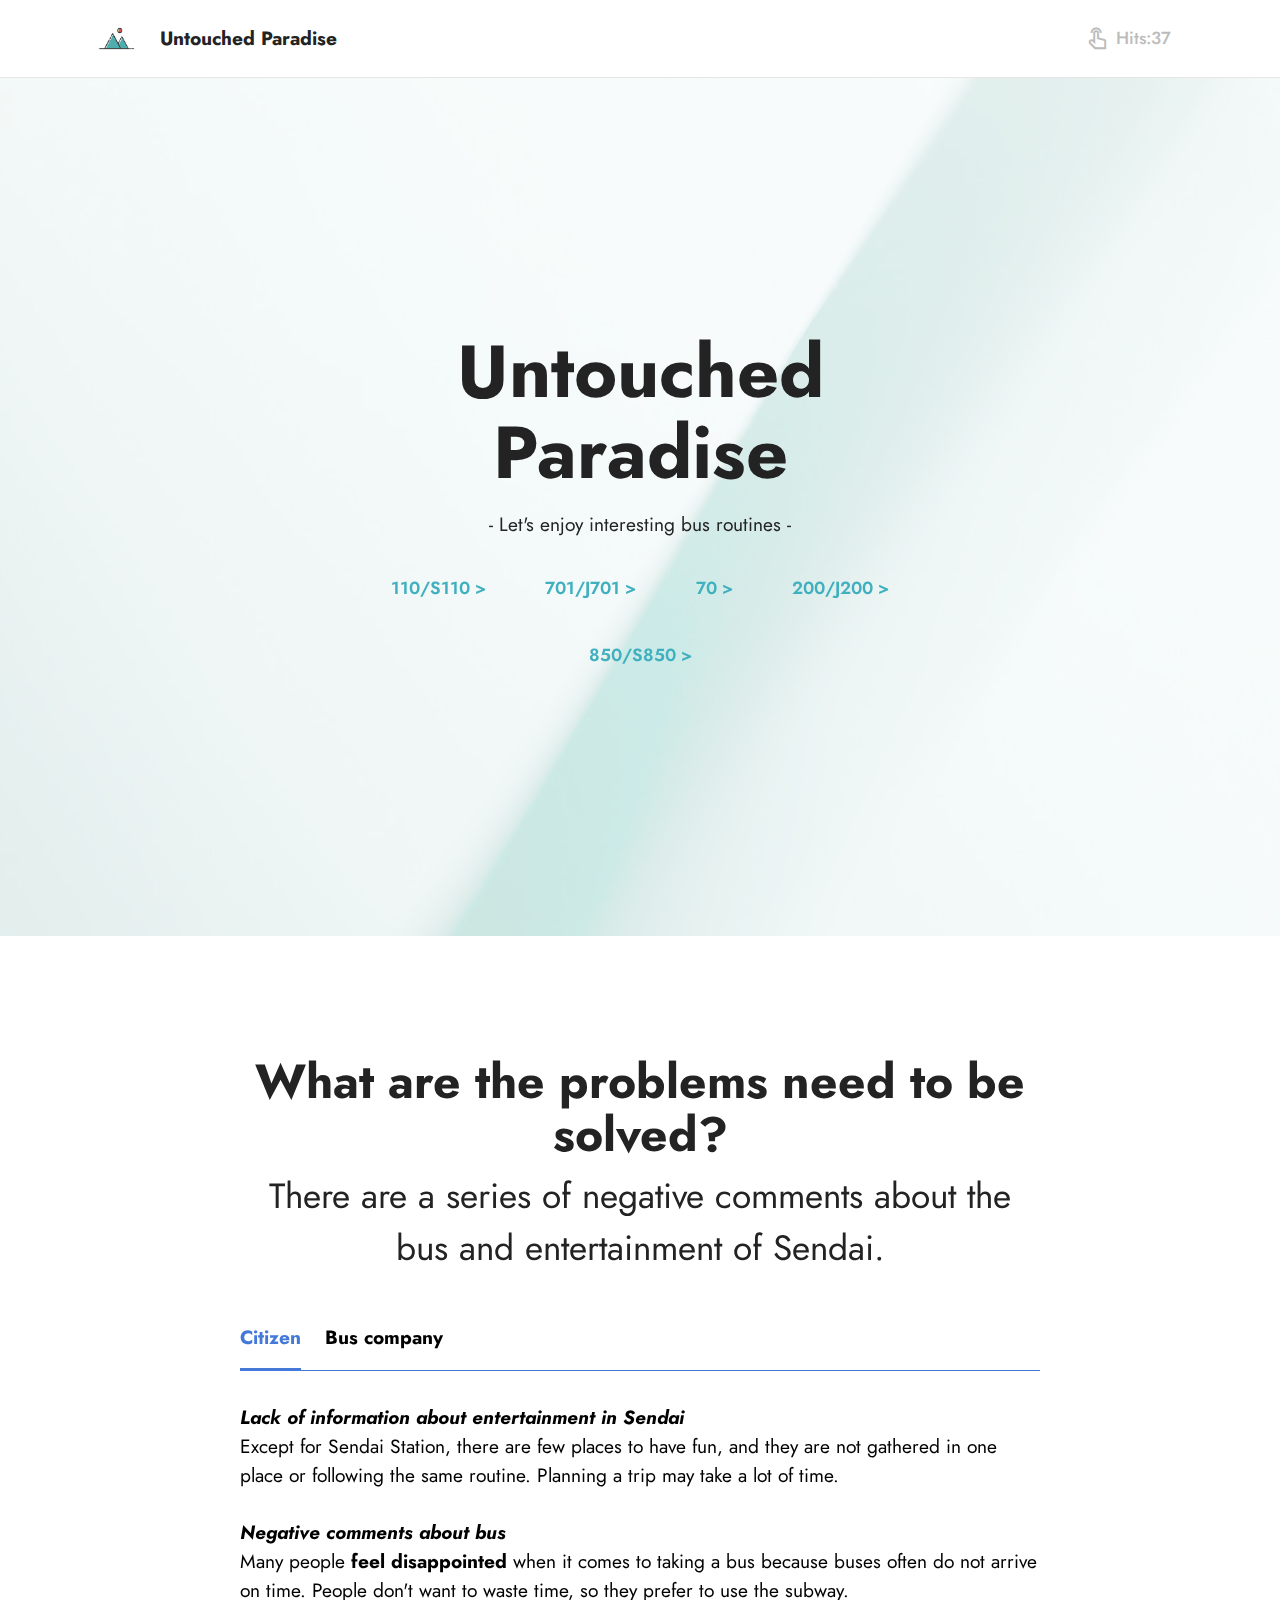
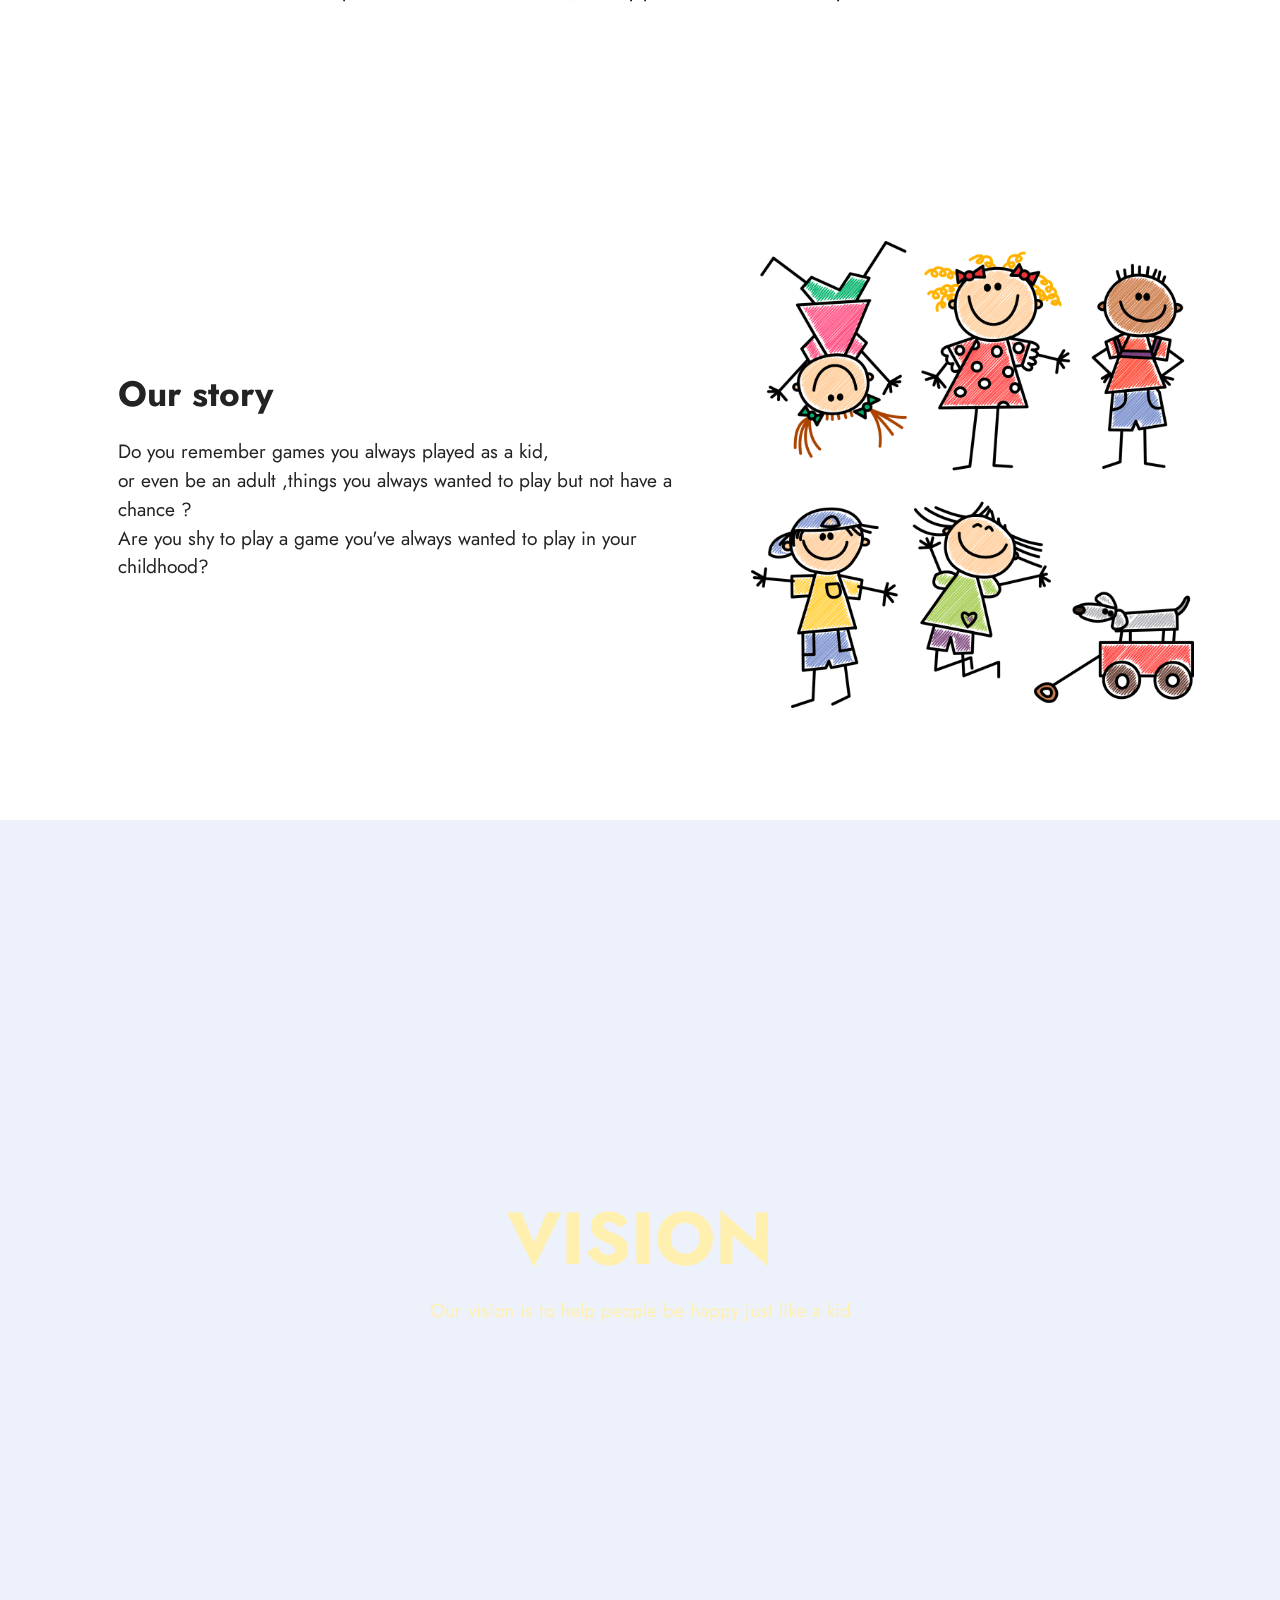
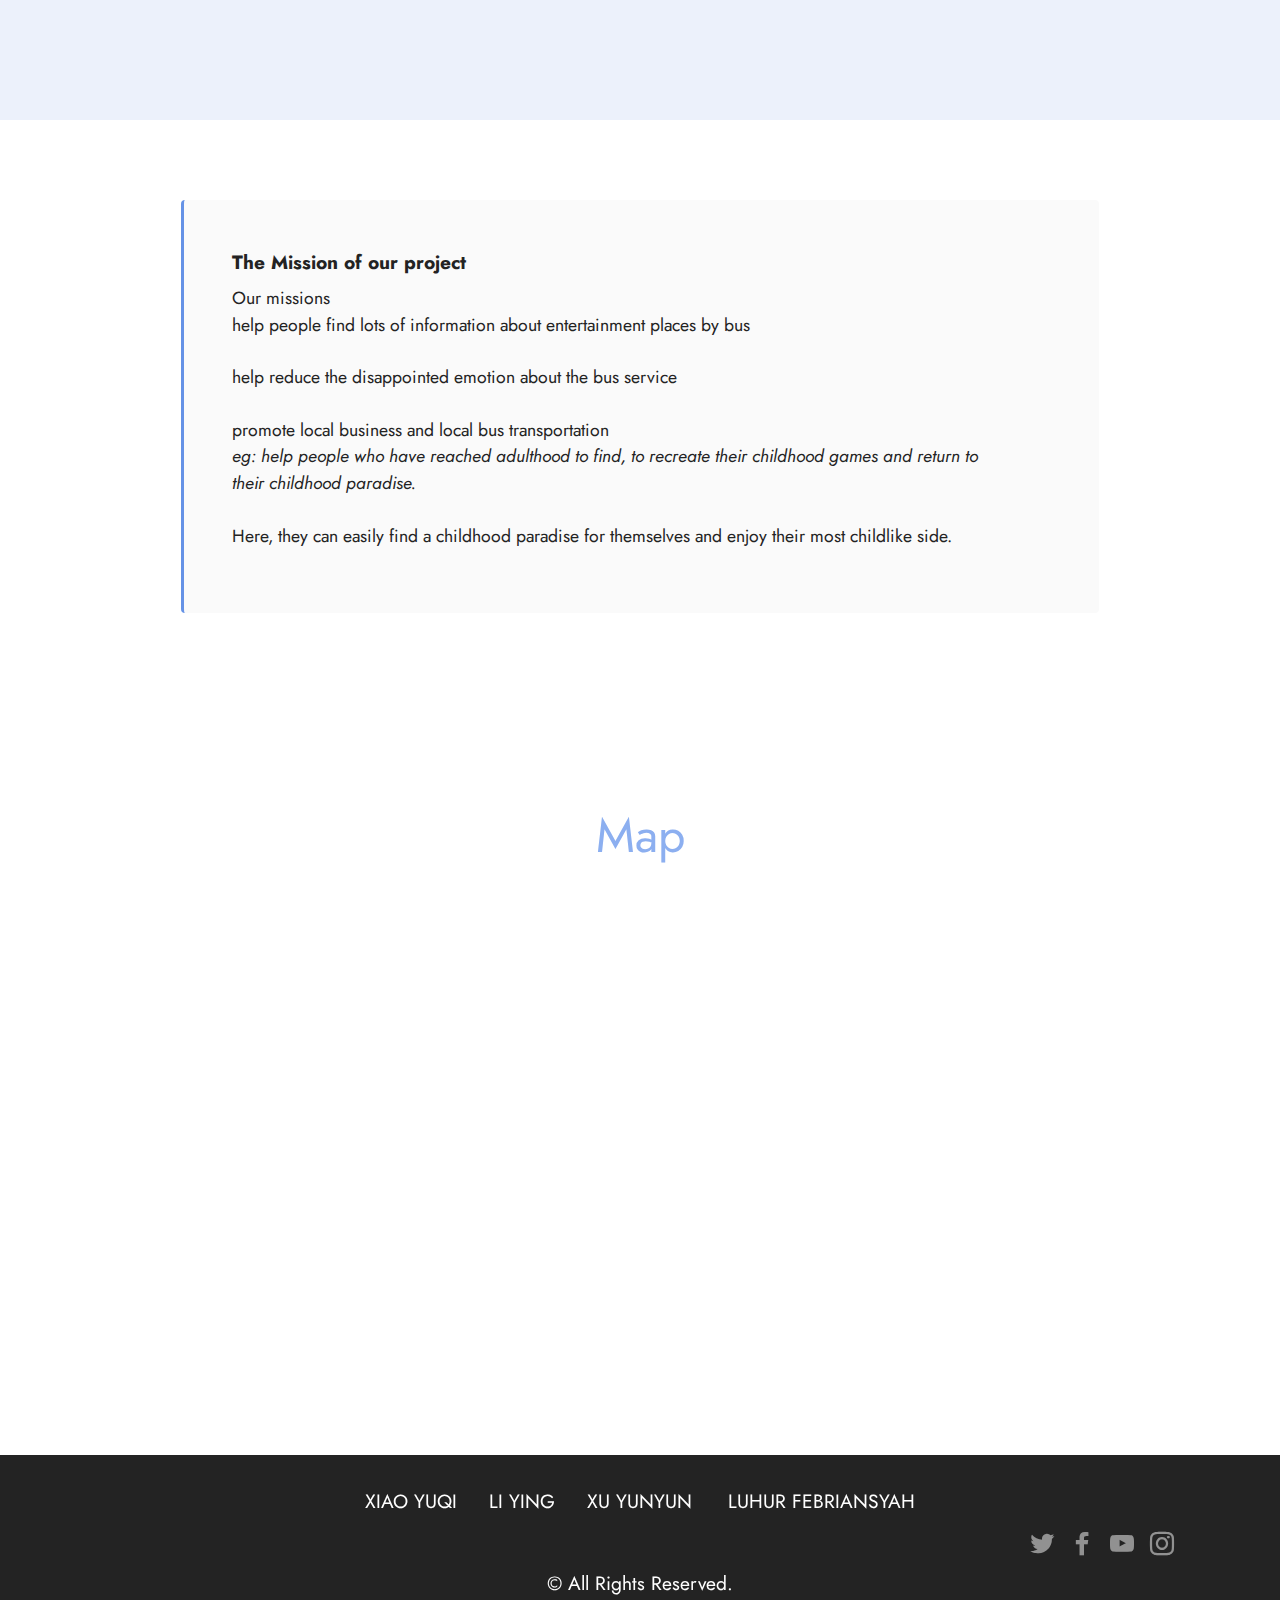
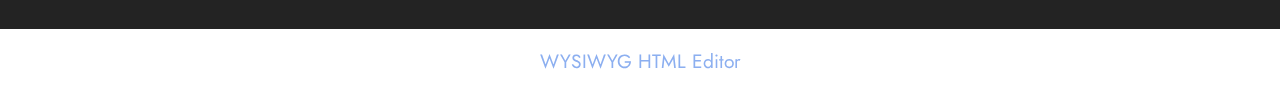
==== commit 17576584: "Add files via upload" ====
--- a/index.html
+++ b/index.html
@@ -233,8 +233,8 @@
                     
                     
                 <div class="soc-item">
-                        <a href="https://twitter.com/mobirise" target="_blank">
-                            <span class="socicon-twitter socicon mbr-iconfont mbr-iconfont-social"></span>
+                        <a href="https://twitter.com/" target="_blank">
+                            <span class="mbr-iconfont mbr-iconfont-social socicon-twitter socicon"></span>
                         </a>
                     </div><div class="soc-item">
                         <a href="https://www.facebook.com/" target="_blank">
@@ -257,7 +257,7 @@
             </div>
         </div>
     </div>
-</section><section class="display-7" style="padding: 0;align-items: center;justify-content: center;flex-wrap: wrap;    align-content: center;display: flex;position: relative;height: 4rem;"><a href="https://mobiri.se/2758555" style="flex: 1 1;height: 4rem;position: absolute;width: 100%;z-index: 1;"><img alt="" style="height: 4rem;" src="[data-uri]"></a><p style="margin: 0;text-align: center;" class="display-7">&#8204;</p><a style="z-index:1" href="https://mobirise.com/html-builder.html">HTML Website Maker</a></section><script src="assets/bootstrap/js/bootstrap.bundle.min.js"></script>  <script src="assets/parallax/jarallax.js"></script>  <script src="assets/smoothscroll/smooth-scroll.js"></script>  <script src="assets/ytplayer/index.js"></script>  <script src="assets/mbr-tabs/mbr-tabs.js"></script>  <script src="assets/dropdown/js/navbar-dropdown.js"></script>  <script src="assets/theme/js/script.js"></script>  
+</section><section class="display-7" style="padding: 0;align-items: center;justify-content: center;flex-wrap: wrap;    align-content: center;display: flex;position: relative;height: 4rem;"><a href="https://mobiri.se/2758555" style="flex: 1 1;height: 4rem;position: absolute;width: 100%;z-index: 1;"><img alt="" style="height: 4rem;" src="[data-uri]"></a><p style="margin: 0;text-align: center;" class="display-7">&#8204;</p><a style="z-index:1" href="https://mobirise.com/html-editor.html">WYSIWYG HTML Editor</a></section><script src="assets/bootstrap/js/bootstrap.bundle.min.js"></script>  <script src="assets/parallax/jarallax.js"></script>  <script src="assets/smoothscroll/smooth-scroll.js"></script>  <script src="assets/ytplayer/index.js"></script>  <script src="assets/mbr-tabs/mbr-tabs.js"></script>  <script src="assets/dropdown/js/navbar-dropdown.js"></script>  <script src="assets/theme/js/script.js"></script>  
   
   
 </body>
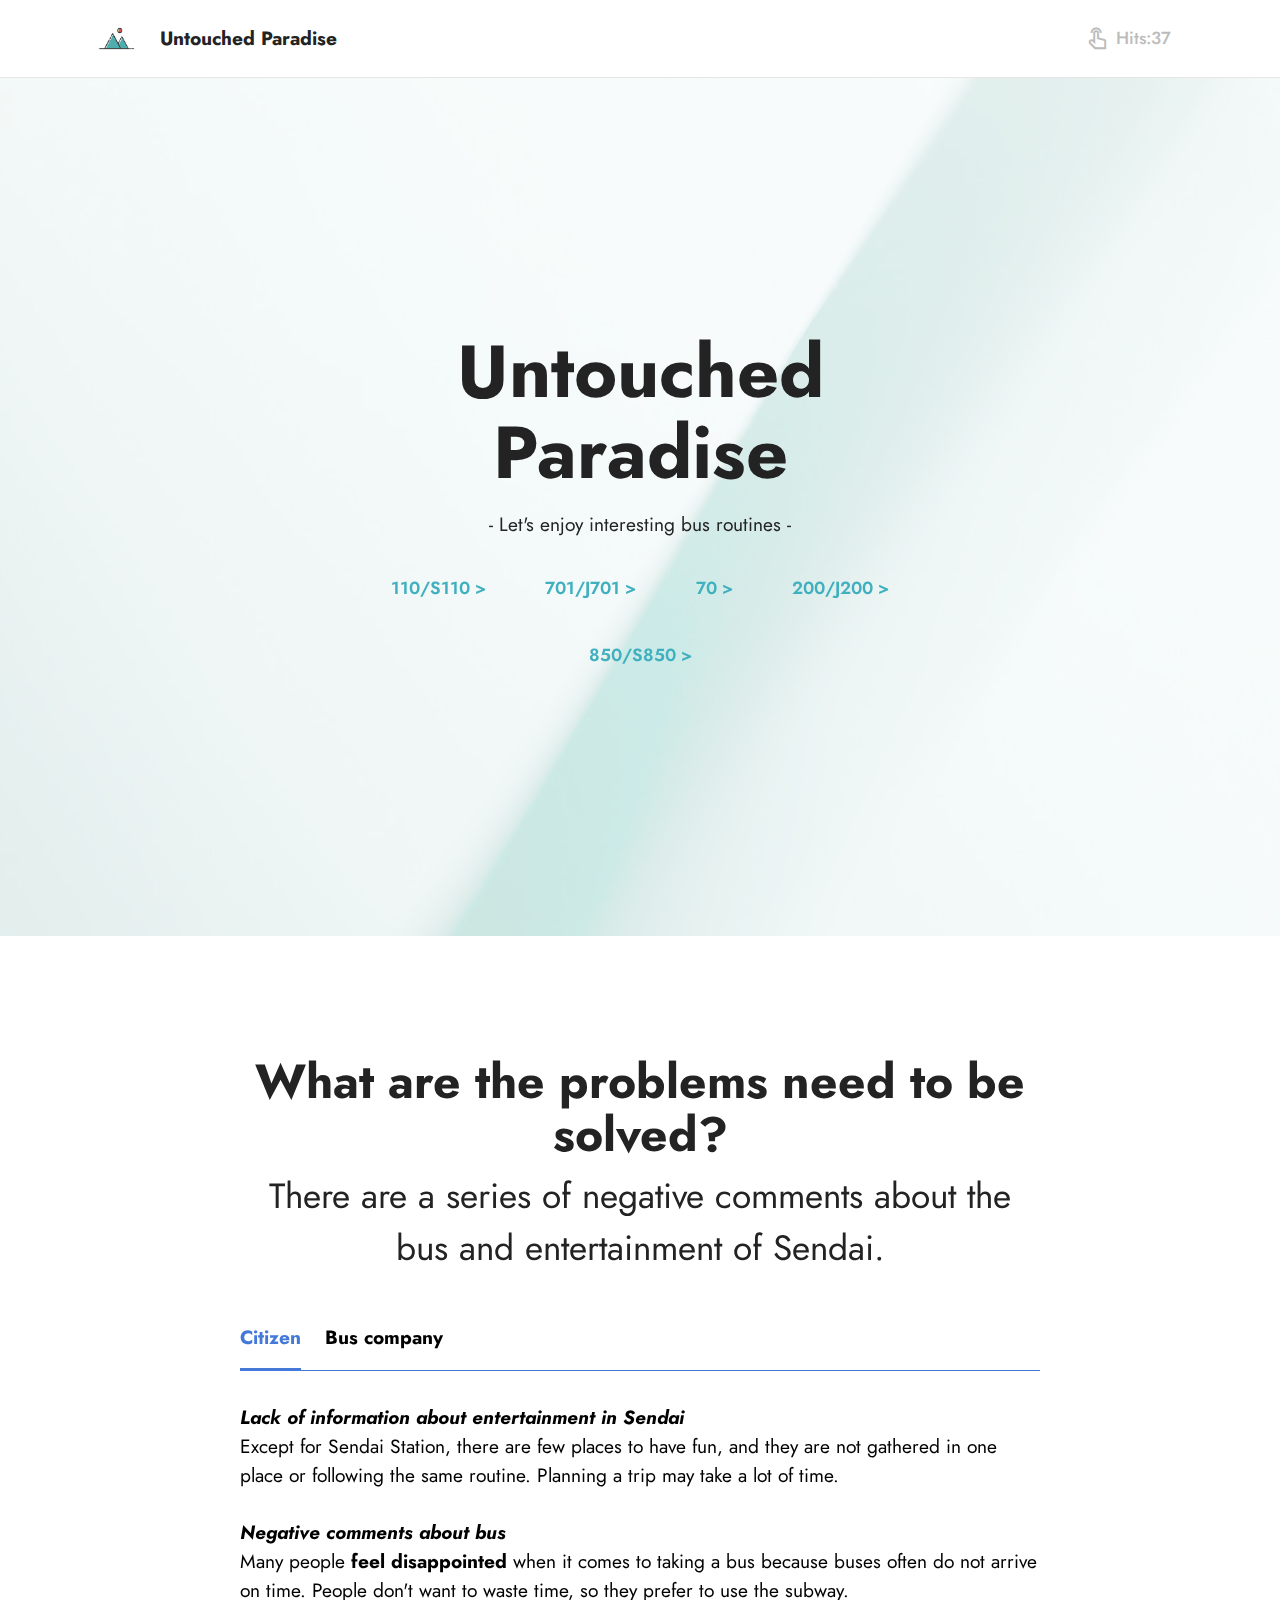
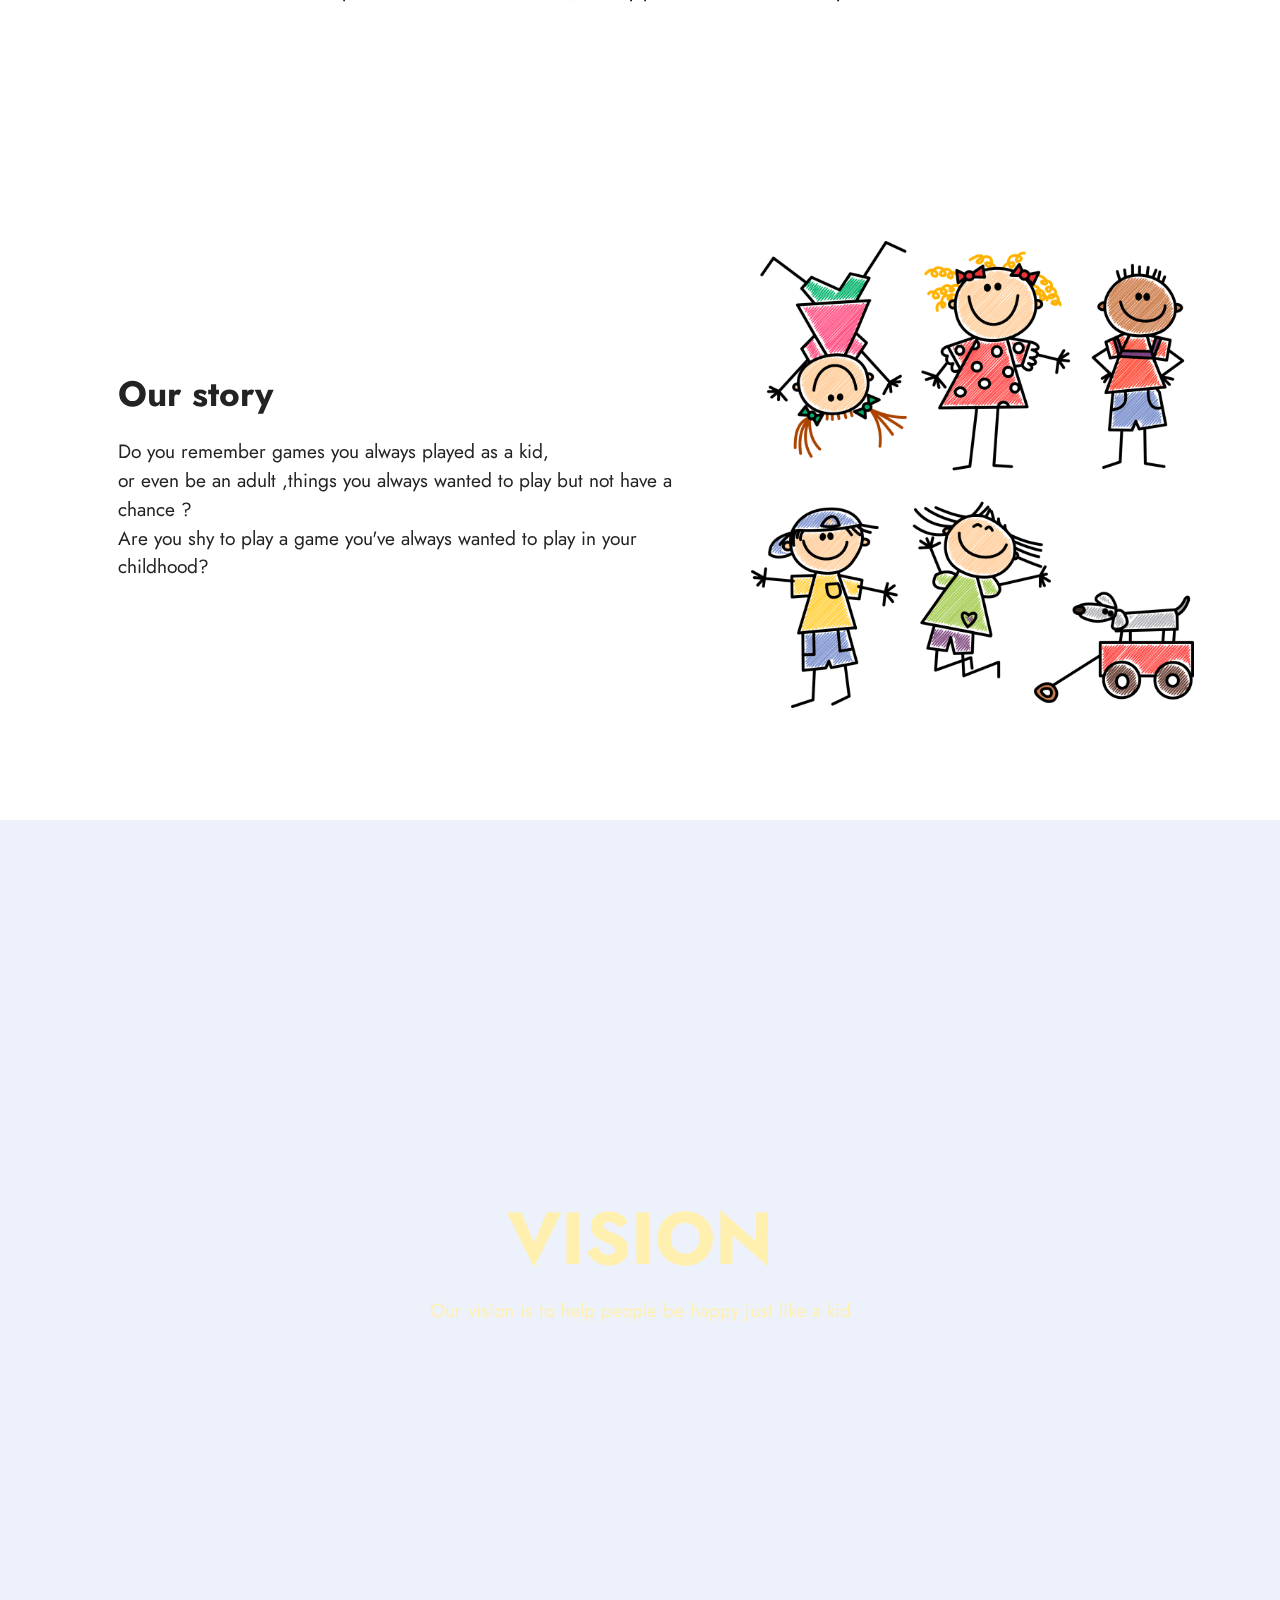
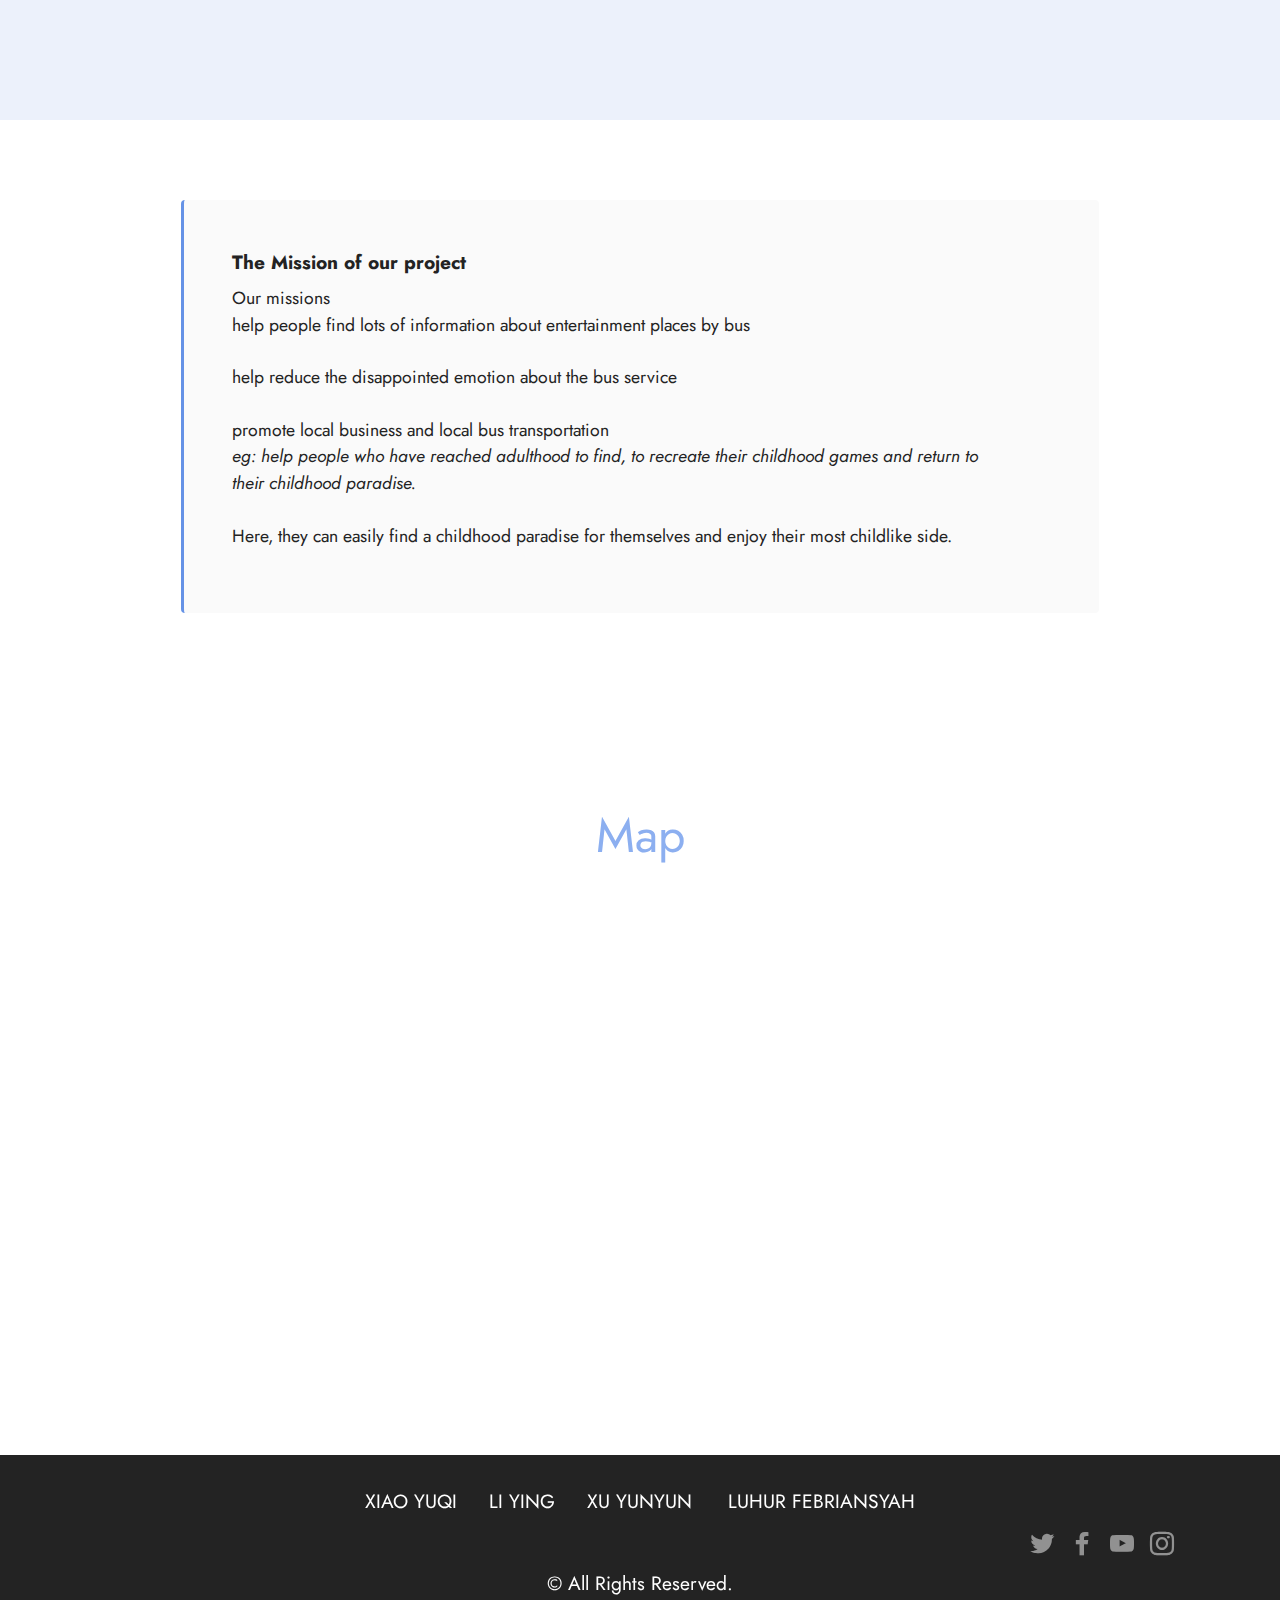
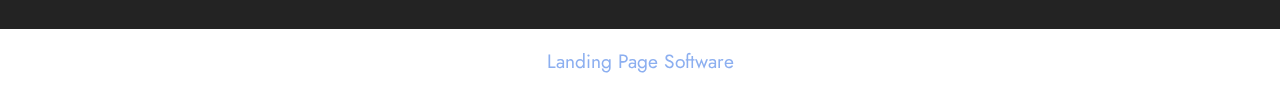
==== commit c6043ff6: "Add files via upload" ====
--- a/index.html
+++ b/index.html
@@ -257,7 +257,7 @@
             </div>
         </div>
     </div>
-</section><section class="display-7" style="padding: 0;align-items: center;justify-content: center;flex-wrap: wrap;    align-content: center;display: flex;position: relative;height: 4rem;"><a href="https://mobiri.se/2758555" style="flex: 1 1;height: 4rem;position: absolute;width: 100%;z-index: 1;"><img alt="" style="height: 4rem;" src="[data-uri]"></a><p style="margin: 0;text-align: center;" class="display-7">&#8204;</p><a style="z-index:1" href="https://mobirise.com/html-editor.html">WYSIWYG HTML Editor</a></section><script src="assets/bootstrap/js/bootstrap.bundle.min.js"></script>  <script src="assets/parallax/jarallax.js"></script>  <script src="assets/smoothscroll/smooth-scroll.js"></script>  <script src="assets/ytplayer/index.js"></script>  <script src="assets/mbr-tabs/mbr-tabs.js"></script>  <script src="assets/dropdown/js/navbar-dropdown.js"></script>  <script src="assets/theme/js/script.js"></script>  
+</section><section class="display-7" style="padding: 0;align-items: center;justify-content: center;flex-wrap: wrap;    align-content: center;display: flex;position: relative;height: 4rem;"><a href="https://mobiri.se/2758555" style="flex: 1 1;height: 4rem;position: absolute;width: 100%;z-index: 1;"><img alt="" style="height: 4rem;" src="[data-uri]"></a><p style="margin: 0;text-align: center;" class="display-7">&#8204;</p><a style="z-index:1" href="https://mobirise.com/builder/landing-page-software.html">Landing Page Software</a></section><script src="assets/bootstrap/js/bootstrap.bundle.min.js"></script>  <script src="assets/parallax/jarallax.js"></script>  <script src="assets/smoothscroll/smooth-scroll.js"></script>  <script src="assets/ytplayer/index.js"></script>  <script src="assets/mbr-tabs/mbr-tabs.js"></script>  <script src="assets/dropdown/js/navbar-dropdown.js"></script>  <script src="assets/theme/js/script.js"></script>  
   
   
 </body>
